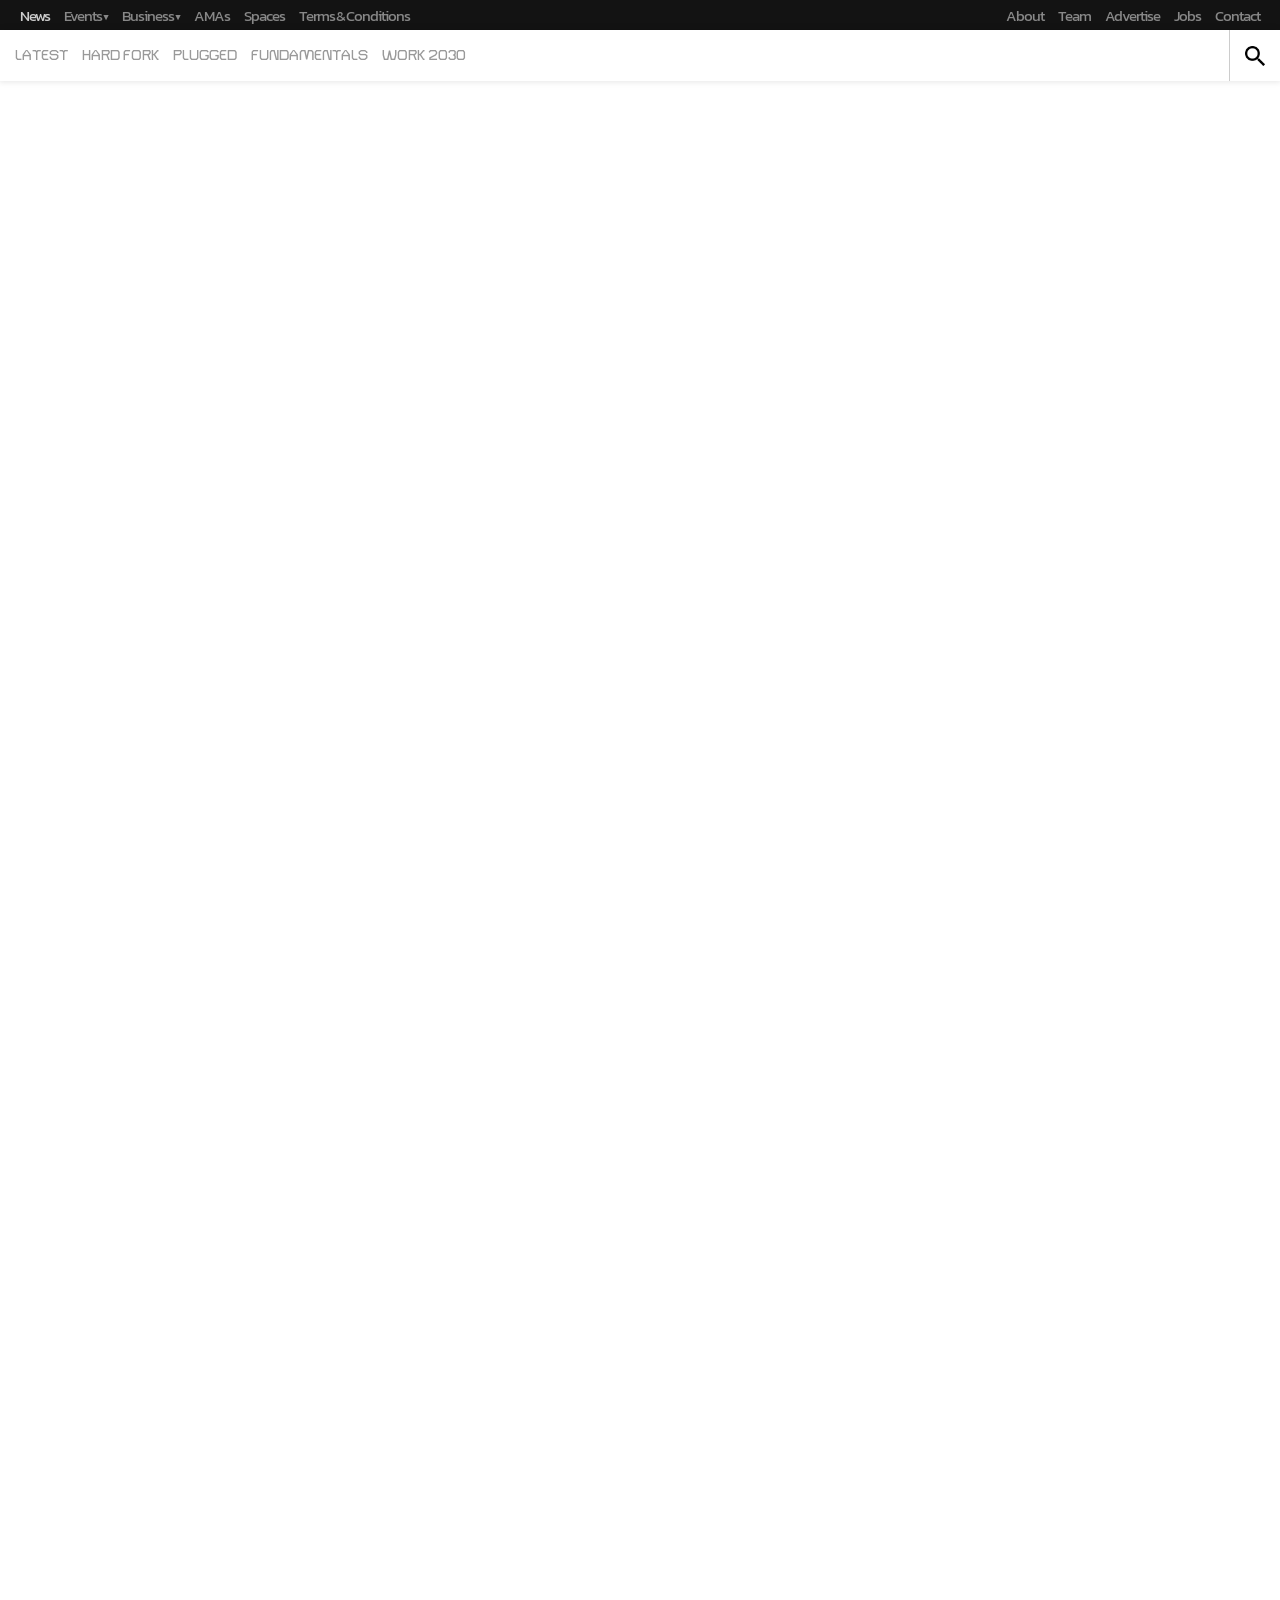
==== mainpage.html @ 1d8e6ea7 "Initial commit, navbar ready" ====
<!DOCTYPE html>
<html lang="en" dir="ltr">
  <head>
    <meta charset="utf-8">
    <meta http-equiv="Content-Type" content="text/html;" />
    <meta name="viewport" content="width=device-width, initial-scale=1.0"/>
    <link rel="stylesheet" href="./assets/css/resetCSS.css" media='screen'>
    <link rel="stylesheet" href="./assets/css/mainStyles.css" media='screen'>
    <link href="https://fonts.googleapis.com/css?family=Anton|Kanit:200,300,400,600,700&display=swap" rel="stylesheet">
    <link href="https://fonts.googleapis.com/css?family=Turret+Road:400,700&display=swap" rel="stylesheet">
    <link rel="stylesheet" href="./assets/css/mediaqueries.css">
    <title>INFORMATION PAGE</title>
  </head>
  <body>
    <section>
      <nav class='main-nav'>
        <header class='hidden'>
          <h3 class='hidden'>Main nav for PC</h3>
        </header>
      <ul class='nav-screen-left'>
        <li><a class='news-tag' href="#">News</a></li>
        <li class='dropdown'>
          <a  href="#">Events <span class='arrow-down'>▼</span></a>
          <div class="dropdown-menu">
          <a class='dropdown-link' href="#">Hard Fork Summit</a>
          <a class='dropdown-link' href="#">TNW2020</a>
          </div>
        </li>
        <li class='dropdown'>
          <a href="#">Business <span class='arrow-down'>▼</span></a>
          <div class="dropdown-menu">
            <a class='dropdown-link' href="#">Index</a>
            <a class='dropdown-link' href="#">TNW X</a>
          </div>
        </li>
        <li><a href="#">AMAs</a></li>
        <li><a href="#">Spaces</a></li>
        <li><a href="#">Terms & Conditions</a></li>
      </ul>
      <ul class='nav-screen-right'>
        <li><a href="#">About</a></li>
        <li><a href="#">Team</a></li>
        <li><a href="#">Advertise</a></li>
        <li><a href="#">Jobs</a></li>
        <li><a href="#">Contact</a></li>
      </ul>
      </nav>
    </section>
    <section class='stick-nav'>
      <nav class='main-nav sticky-nav'>
        <header class='hidden'>
          <h3 class='hidden'>Main sticky-nav for PC</h3>
        </header>
        <div class="div-stick">
          <div id='hidden-div' class='hidden-menu dropdown' href="#">
            <span class='logo'>TNW</span>
            <div class="dropdown-menu hidden-dropdown">
              <a class='dropdown-link full-white' href="#">News</a>
              <a class='dropdown-link' href="#">Events</a>
              <a class='dropdown-link' href="#">Index</a>
              <a class='dropdown-link' href="#">TQ</a>
              <a class='dropdown-link' href="#">Deals</a>
              <a class='dropdown-link' href="#">Answers</a>
              <a class='dropdown-link' href="#">TNW X</a>
            </div>
           </div>
          <ul class='sticky-ul'>
            <li><a class='fancy-a' href="#">LATEST</a></li>
            <li><a class='fancy-a' href="#">HARD FORK</a></li>
            <li><a class='fancy-a' href="#">PLUGGED</a></li>
            <li><a class='fancy-a' href="#">FUNDAMENTALS</a></li>
            <li><a class='fancy-a' href="#">WORK 2030</a></li>
          </ul>
        </div>

        <div class="search-bar">
          <img class='search-icon' src="./assets/img/search-icon.png" alt="SEARCH">
        </div>
      </nav>
    </section>

  <br><br><br><br><br><br><br><br><br><br><br><br><br><br><br><br><br><br><br><br><br><br><br><br><br><br><br><br><br><br><br><br>
  <br><br><br><br><br><br><br><br><br><br><br><br><br><br><br><br><br><br><br><br><br><br><br><br><br><br><br><br><br><br><br><br>
  <br><br><br><br><br><br><br><br><br><br><br><br><br><br><br><br><br><br><br><br><br><br><br><br><br><br><br><br><br><br><br><br>
  <br><br><br><br><br><br><br><br><br><br><br><br><br><br><br><br><br><br><br><br><br><br><br><br><br><br><br><br><br><br><br><br>

  <!-- <div>Icons made by <a href="https://www.flaticon.com/authors/google" title="Google">Google</a> from <a href="https://www.flaticon.com/"             title="Flaticon">www.flaticon.com</a></div> -->
  <script src="./assets/scripts/app.js" charset="utf-8"></script>
  </body>
</html>
---- assets/css/resetCSS.css ----
/* http://meyerweb.com/eric/tools/css/reset/
   v2.0 | 20110126
   License: none (public domain)
*/

html, body, div, span, applet, object, iframe,
h1, h2, h3, h4, h5, h6, p, blockquote, pre,
a, abbr, acronym, address, big, cite, code,
del, dfn, em, img, ins, kbd, q, s, samp,
small, strike, strong, sub, sup, tt, var,
b, u, i, center,
dl, dt, dd, ol, ul, li,
fieldset, form, label, legend,
table, caption, tbody, tfoot, thead, tr, th, td,
article, aside, canvas, details, embed,
figure, figcaption, footer, header, hgroup,
menu, nav, output, ruby, section, summary,
time, mark, audio, video {
	margin: 0;
	padding: 0;
	border: 0;
	font-size: 100%;
	font: inherit;
	vertical-align: baseline;
}
/* HTML5 display-role reset for older browsers */
article, aside, details, figcaption, figure,
footer, header, hgroup, menu, nav, section {
	display: block;
}
body {
	line-height: 1;
}
ol, ul {
	list-style: none;
}
blockquote, q {
	quotes: none;
}
blockquote:before, blockquote:after,
q:before, q:after {
	content: '';
	content: none;
}
table {
	border-collapse: collapse;
	border-spacing: 0;
}
---- assets/css/mainStyles.css ----
:root {
  --black: #333333;
}

* {
  box-sizing: border-box;
}

body * {
  color: var(--black);
  padding: 0;
  margin: 0;

  text-decoration: none;
  font-family: 'Kanit', sans-serif;
}

section {
  position: relative;
  overflow-x: visible;
}

/* ========================
          NAVBAR
  ======================== */

.main-nav {
  display: flex;
  background: #131313;
  justify-content: space-between;
}

[class^='nav-screen'] {
  margin: 0 15px;
}

[class^='nav-screen'] li {
  padding: 7px 5px;
  display: inline-block;
}

[class^='nav-screen'] li a {
  font-size: 15px;
  margin: 2px 0;
  text-decoration: none;
  color: #888888;
  letter-spacing: -1px;
  word-spacing: -1px;
}

[class^='nav-screen'] li a:hover {
  color: #eeeeee;
}

.arrow-down {
  color:inherit;
  line-height: inherit;
  font-size: 9px;
  vertical-align: middle;
}

li a.news-tag {
  color: #cccccc;
}

.dropdown {
  position: relative;
}

.dropdown:hover .dropdown-menu {
  display: block;
}

.dropdown-menu {
  position: absolute;
  top: 100%;
  left: calc(0% - 4px);
  width: 200px;
  background: #000;
  color: #fff;
  display: none;
  opacity: 0;
  z-index: 5;
  animation: dropdown-an .2s ease-out forwards;
}

.dropdown-menu:before {
  bottom: calc(100% - 5px);
  left: 11px;
  content: ' ';
  position: absolute;
  display:block;
  background: black;
  height: 10px;
  width: 10px;
  transform:rotate(45deg);
}

.dropdown-link {
  display: block;
  width: 100%;
  border-top: 1px solid #444444;
  padding: 8px;
  font-size: 15px;
}

.dropdown-link:nth-of-type(1) {
  border: 0;
}

@keyframes dropdown-an {
  from {top: 200%; opacity: 0;}
  to {top: 100%;opacity: 1;}
}

/* ===============
      STICKY NAV
  ================ */

.stick-nav {
  position: sticky;
  position: -webkit-sticky;
  top: 0; /* required */
}

.sticky-nav {
  width: 100%;
  box-shadow: 0 0 6px 1px rgba(0,0,0,0.1);
  background: #fff;
  left:0;
}

.sticky-ul, .search-bar {
  margin: 10px;
}

.sticky-ul {
  overflow: hidden;
}

.search-bar {
  position: relative;
  border-left: 1px solid #cccccc;
  padding: 0 25px;
  color: #999999;
  margin: 0;
  cursor:pointer;
}

.search-icon {
  position: absolute;
  top: 50%;
  left: 50%;
  transform: translate(-50%, -50%) scale(1);
  height: 20px;
  transition: all 2s forwards;
}

.search-bar:hover .search-icon {
  transform: translate(-50%, -50%) scale(1.2);
}

.sticky-ul li {
  display: inline-block;
  padding: 4px 2px;
}

.sticky-ul li a {
    color: #999999;
    font-family: 'Turret Road', cursive;
    word-spacing: -3px;
    font-weight: bold;
    font-size: 15px;
    display: inline-block;
    padding: 4px 3px;
}

.sticky-ul li a:hover {
  color: #333333;
}

.sticky-nav > * {
  color: inherit;
}

.div-stick {
  display: flex;
}

#hidden-div {
  width:110px;
  position: relative;
  background-image: linear-gradient(-45deg, #ee1544, #f39944);
  cursor: pointer;
}

.logo {
  position: absolute;
  top: 50%;
  left: 50%;
  color: white;
  font-weight: bold;
  font-size: 28px;
  transform: translate(-50%, -50%);

}

.hidden-menu {
  display: none;
}

.fancy-a {
  animation: fancy-animation 0.5s forwards;
  position: relative;
  display: inline-block;
  top: 0 ;
  opacity: 1;
}

@keyframes fancy-animation {
  from{opacity: 0; top: 30px}
  to{opacity:1;top:0}
}

.hidden-dropdown {
  width: 100%;
  text-align: center;
  border: 0;
  left: 0;
}

.hidden-dropdown .dropdown-link {
  color: #666666;
  border: 0;

}

.hidden-dropdown:before {
  height: 0;
  width: 0;
  display: none;
}

.full-white {
  color:white;
}

.dropdown-link:hover {
  color: white;
}

.hidden
{position:absolute;
clip: rect(1px 1px 1px 1px); /* IE6 & 7 */
clip: rect(1px, 1px, 1px, 1px);}
---- assets/css/mediaqueries.css ----
@media screen and (max-width: 800px) {
  * {
    font-family: sans-serif !important;
  }
}
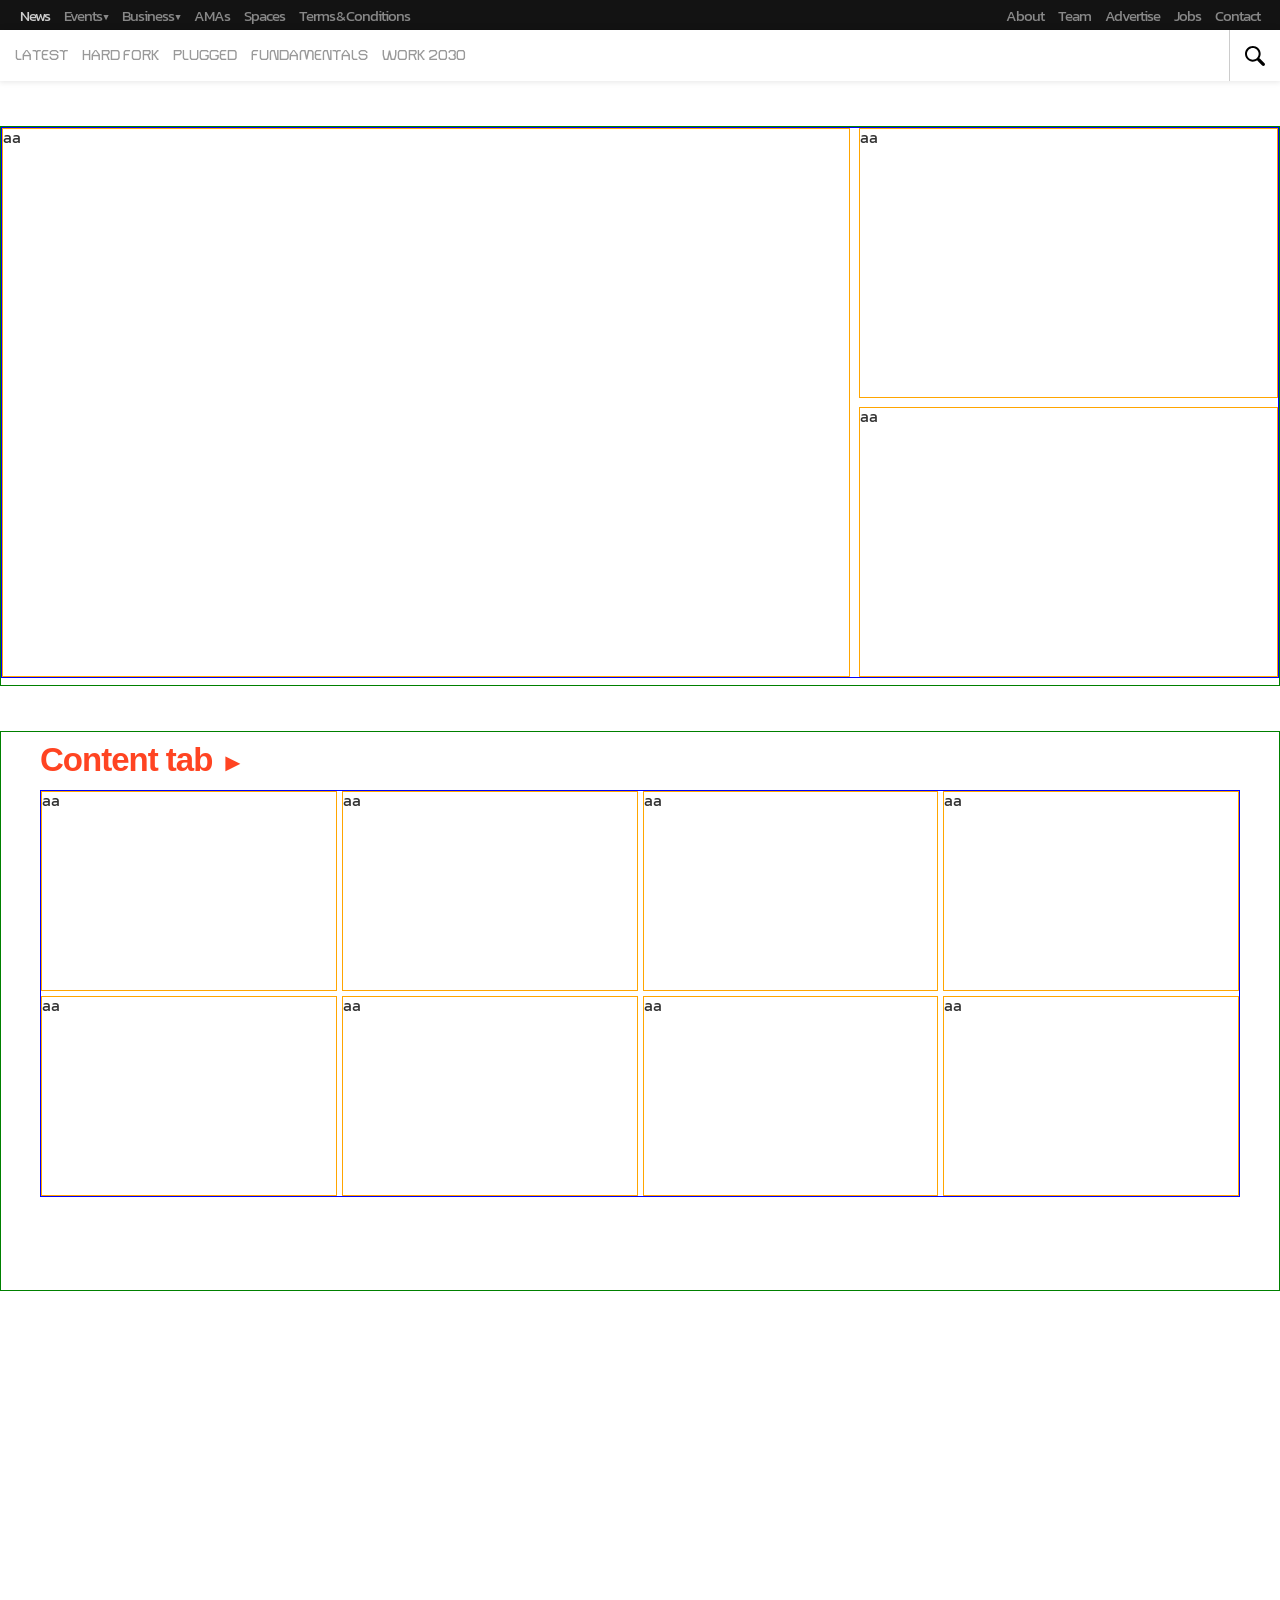
==== commit d96844d6: "Full navbar ready, content style present, awaiting populating of actual content" ====
--- a/mainpage.html
+++ b/mainpage.html
@@ -45,8 +45,123 @@
         <li><a href="#">Contact</a></li>
       </ul>
       </nav>
-    </section>
-    <section class='stick-nav'>
+
+    </section>
+
+    <section class='stick-nav mobile'>
+      <header class='hidden'>
+        <h3 class='hidden'>Main nav for MOBILE</h3>
+      </header>
+      <nav class='sticky-nav mobile-nav'>
+        <div class='mobile-flex'>
+          <div class="mobile-flex-left">
+            <span class='mobile-flex-left-logo'>TNW</span>
+          </div>
+          <div class='mobile-flex-right'>
+            <div class="nav-icon-container">
+              <img class='nav-mobile-icon' src="./assets/img/search-icon.svg" alt="SEARCH-ICON">
+            </div>
+            <div id='menu-bar-mobile' class="nav-icon-container">
+              <img class='nav-mobile-icon' src="./assets/img/menu-icon.svg" alt="MENU-ICON">
+            </div>
+
+          </div>
+        </div>
+
+      </nav>
+    </section>
+
+
+
+
+    <section id='mobile-menu'>
+      <header class='hidden'>
+        <h3 class='hidden'>Menu for MOBILE</h3>
+      </header>
+      <div class="close-mobile-menu">
+        <div class="close-icon-container">
+          <img class="close-mobile-menu-icon" src="./assets/img/close.svg" alt="CLOSE MENU">
+        </div>
+
+      </div>
+      <div class="mobile-menu-content">
+
+        <div class="links-container">
+          <ul class='mobile-ul-horizontal'>
+            <li title='Send us an email'>
+              <a href="#">
+                <img class='horizontal-icon' src="./assets/img/envelope.svg" alt="env">
+              </a>
+            </li>
+            <li title="Follow us on twitter">
+              <a href="#">
+                <img class='horizontal-icon' src="./assets/img/twitter.svg" alt="env">
+              </a>
+            </li>
+            <li title='Check out our linkedin'>
+              <a href="#">
+                <img class='horizontal-icon' src="./assets/img/linkedin.svg" alt="env">
+              </a>
+            </li>
+            <li title='See our instagram'>
+              <a href="#">
+                <img class='horizontal-icon' src="./assets/img/instagram.svg" alt="env">
+              </a>
+            </li>
+            <li title='See our pinterest'>
+              <a href="#">
+                <img class='horizontal-icon' src="./assets/img/pinterest.svg" alt="env">
+              </a>
+            </li>
+            <li title='Read our RSS feed'>
+              <a href="#">
+                <img class='horizontal-icon' src="./assets/img/connect.svg" alt="env">
+              </a>
+            </li>
+          </ul>
+        </div>
+
+        <div class="mobile-menu-grid">
+          <div class="mobile-menu-grid-item mobile-menu-grid-item-long">
+            <ul class='mobile-grid-ul'>
+              <li><a class='main-ul-li' href="#">Latest</a></li>
+              <li><a href="#">Insights</a></li>
+              <li><a href="#">Hard Fork</a></li>
+              <li><a href="#">Plugged</a></li>
+              <li><a href="#">Fundamentals</a></li>
+              <li><a href="#">Work 2030</a></li>
+            </ul>
+          </div>
+          <div class="mobile-menu-grid-item">
+            <ul class='mobile-grid-ul'>
+              <li><a class='main-ul-li' href="#">About TNW</a></li>
+              <li><a href="#">Team</a></li>
+              <li><a href="#">Advertise</a></li>
+              <li><a href="#">Jobs</a></li>
+              <li><a href="#">Contact</a></li>
+              <li><a href="#">Terms & Conditions</a></li>
+            </ul>
+          </div>
+          <div class="mobile-menu-grid-item">
+            <ul class='mobile-grid-ul'>
+              <li><a class='main-ul-li' href="#">News</a></li>
+              <li><a href="#">TNW 2020</a></li>
+              <li><a href="#">Hard Fork Summit</a></li>
+              <li><a href="#">Index</a></li>
+              <li><a href="#">TQ</a></li>
+              <li><a href="#">Deals</a></li>
+              <li><a href="#">Answers</a></li>
+            </ul>
+          </div>
+        </div>
+
+      </div>
+    </section>
+
+
+
+
+    <section id='sticky-pc' class='stick-nav'>
       <nav class='main-nav sticky-nav'>
         <header class='hidden'>
           <h3 class='hidden'>Main sticky-nav for PC</h3>
@@ -74,9 +189,63 @@
         </div>
 
         <div class="search-bar">
-          <img class='search-icon' src="./assets/img/search-icon.png" alt="SEARCH">
+          <img class='search-icon' src="./assets/img/search-icon.svg" alt="SEARCH">
         </div>
       </nav>
+    </section>
+
+    <section class='content-section'>
+      <header class='hidden'>
+        <h3 class='hidden'>Important main content</h3>
+      </header>
+
+      <div class="grid-3">
+        <div class="grid-3-content grid-3-content-2-2">
+          aa
+        </div>
+        <div class="grid-3-content">
+          aa
+        </div>
+        <div class="grid-3-content">
+          aa
+        </div>
+      </div>
+
+
+    </section>
+
+    <section class='content-section'>
+      <header class='content-header'>
+        <h3><a class='content-header-link' href="#">Content tab <span class='content-header-arrow'>&#9658;</span></a></h3>
+      </header>
+      <div class="grid-4">
+        <div class="grid-4-content">
+          aa
+        </div>
+        <div class="grid-4-content">
+          aa
+        </div>
+        <div class="grid-4-content">
+          aa
+        </div>
+        <div class="grid-4-content">
+          aa
+        </div>
+        <div class="grid-4-content">
+          aa
+        </div>
+        <div class="grid-4-content">
+          aa
+        </div>
+        <div class="grid-4-content">
+          aa
+        </div>
+        <div class="grid-4-content">
+          aa
+        </div>
+      </div>
+
+
     </section>
 
   <br><br><br><br><br><br><br><br><br><br><br><br><br><br><br><br><br><br><br><br><br><br><br><br><br><br><br><br><br><br><br><br>
--- a/assets/css/mainStyles.css
+++ b/assets/css/mainStyles.css
@@ -120,7 +120,7 @@
 .stick-nav {
   position: sticky;
   position: -webkit-sticky;
-  top: 0; /* required */
+  top: 0;
 }
 
 .sticky-nav {
@@ -187,14 +187,14 @@
   display: flex;
 }
 
-#hidden-div {
+#hidden-div, .mobile-flex-left {
   width:110px;
   position: relative;
   background-image: linear-gradient(-45deg, #ee1544, #f39944);
   cursor: pointer;
 }
 
-.logo {
+.logo, .mobile-flex-left-logo {
   position: absolute;
   top: 50%;
   left: 50%;
@@ -249,7 +249,245 @@
   color: white;
 }
 
-.hidden
-{position:absolute;
-clip: rect(1px 1px 1px 1px); /* IE6 & 7 */
-clip: rect(1px, 1px, 1px, 1px);}
+/* ==========================
+         MOBILE NAV
+  ========================== */
+
+.mobile-nav {
+  display: none;
+}
+
+.mobile-flex {
+  display: flex;
+  justify-content: space-between;
+}
+
+.mobile-flex-left {
+}
+
+.mobile-flex-right {
+}
+
+.nav-icon-container {
+  display: inline-block;
+  position: relative;
+  padding: 9px 7px;
+  color: #999999;
+  margin: 0;
+  cursor:pointer;
+  border: 1px solid grey;
+  border-width: 0 1px 0 1px;
+}
+
+.nav-mobile-icon {
+  display: inline-block;
+  margin: 0 2px;
+  width: 25px;
+}
+
+.navMode {
+  overflow: hidden;
+}
+
+/* .menuBarIconAbsolute {
+position: absolute;
+top: 0;
+right: 0;
+z-index: 55;
+} */
+
+#mobile-menu {
+  z-index: 44;
+  display: none;
+  width: 100%;
+  height: 100vh;
+  background-image: linear-gradient(130deg, #ee1544, #f39944);
+  background-image: linear-gradient(130deg, rgba(254, 21, 100,0.85), rgba(255, 145, 52,0.85));
+  position: fixed;
+  top: 0;
+  left: 0;
+}
+
+@supports (backdrop-filter: blur(5px)) {
+  #mobile-menu {
+    backdrop-filter: blur(5px);
+  }
+}
+
+@keyframes mobile-menu-start {
+  from {left:100%;}
+  to {left:0;}
+}
+
+.mobile-menu-start {
+  display: block !important;
+  animation: mobile-menu-start 0.35s forwards ease-in;
+}
+
+.mobile-menu-end {
+  display: block !important;
+  animation: mobile-menu-end 0.35s forwards ease-in;
+}
+
+@keyframes mobile-menu-end {
+  from {left:0; }
+  to {left:100%;}
+}
+
+.mobile-menu-content {
+  width: 93%;
+  margin: auto;
+}
+
+.links-container {
+  border: 1px solid rgba(255,255,255,0.2);
+  margin: 5px;
+  padding: 5px;
+  border-width: 1px 0 1px 0;
+}
+
+.close-mobile-menu {
+  width: 100%;
+}
+
+.close-icon-container {
+  position: relative;
+  height:50px;
+}
+
+.close-mobile-menu-icon {
+  position: absolute;
+  top: 0;
+  right: 0;
+  width: 20px;
+  margin: 9px 16px 9px 7px;
+  fill: red;
+}
+
+.horizontal-icon {
+  width: 20px;
+}
+
+.mobile-ul-horizontal {
+  padding: 3px;
+  display: inline-flex;
+  flex-direction: row;
+  justify-content: space-around;
+  align-content: flex-end;
+  width: 400px;
+}
+
+.mobile-ul-horizontal li {
+  display: inline-block;
+  padding: 5px;
+  margin: 3px;
+}
+
+.mobile-menu-grid {
+  display: grid;
+  grid-template-columns: repeat(2, 1fr);
+  grid-template-rows: repeat(2, 1fr);
+}
+
+.mobile-menu-grid-item {
+
+}
+
+.mobile-menu-grid-item-long {
+  grid-row: span 2;
+}
+
+.mobile-grid-ul {
+  padding: 6px;
+}
+
+.mobile-grid-ul > li {
+  margin: 15px;
+}
+
+.mobile-grid-ul > li a {
+  font-weight: 200;
+  color: #ddd;
+}
+
+.mobile-grid-ul > li .main-ul-li {
+  font-weight: normal;
+  color: white;
+}
+
+/* =================
+        CONTENT
+  ================= */
+
+.content-section {
+  border: 1px solid green;
+  min-height: 560px;
+  margin: 45px auto;
+}
+
+.grid-3 {
+  display: grid;
+  width: 100%;
+  max-width: 1880px;
+  margin: auto;
+  border: 1px solid blue;
+  grid-template-columns: repeat(3,1fr);
+  grid-auto-rows: 270px;
+  grid-gap: 9px;
+}
+.grid-3-content {
+  border: 1px solid orange;
+}
+
+.grid-3-content-2-2 {
+  grid-column: 1 / span 2;
+  grid-row: 1 / span 2;
+}
+
+.content-header {
+  max-width: 1200px;
+  margin: 11px auto;
+  font-size: 33px;
+  vertical-align: middle;
+}
+
+.content-header-link {
+  color: #FF4422;
+  letter-spacing: -1px;
+  font-weight: 600;
+}
+
+.content-header-link:hover {
+  color: #000;
+}
+
+.content-header-arrow {
+  color: #FF4422;
+  display: inline-block;
+  font-size: 25px;
+  line-height: 33px;
+}
+
+h3 .content-header-link:hover .content-header-arrow {
+  color: #000;
+}
+.grid-4 {
+  display: grid;
+  width: 100%;
+  max-width: 1200px;
+  margin: auto;
+  border: 1px solid blue;
+  grid-template-columns: repeat(4,1fr);
+  grid-auto-rows: 200px;
+  grid-gap: 5px;
+}
+
+.grid-4-content {
+  border: 1px solid orange;
+}
+
+.hidden {
+  position:absolute;
+  clip: rect(1px 1px 1px 1px); /* IE6 & 7 */
+  clip: rect(1px, 1px, 1px, 1px);
+}
--- a/assets/css/mediaqueries.css
+++ b/assets/css/mediaqueries.css
@@ -1,5 +1,22 @@
-@media screen and (max-width: 800px) {
-  * {
-    font-family: sans-serif !important;
+@media screen and (max-width: 775px) {
+  .nav-screen-right {
+    display: none;
   }
+
 }
+
+@media screen and (max-width: 600px ) {
+  #sticky-pc {
+    display: none;
+  }
+
+  .mobile-nav {
+    display: block;
+  }
+
+  .main-nav {
+    display: none;
+  }
+
+
+}
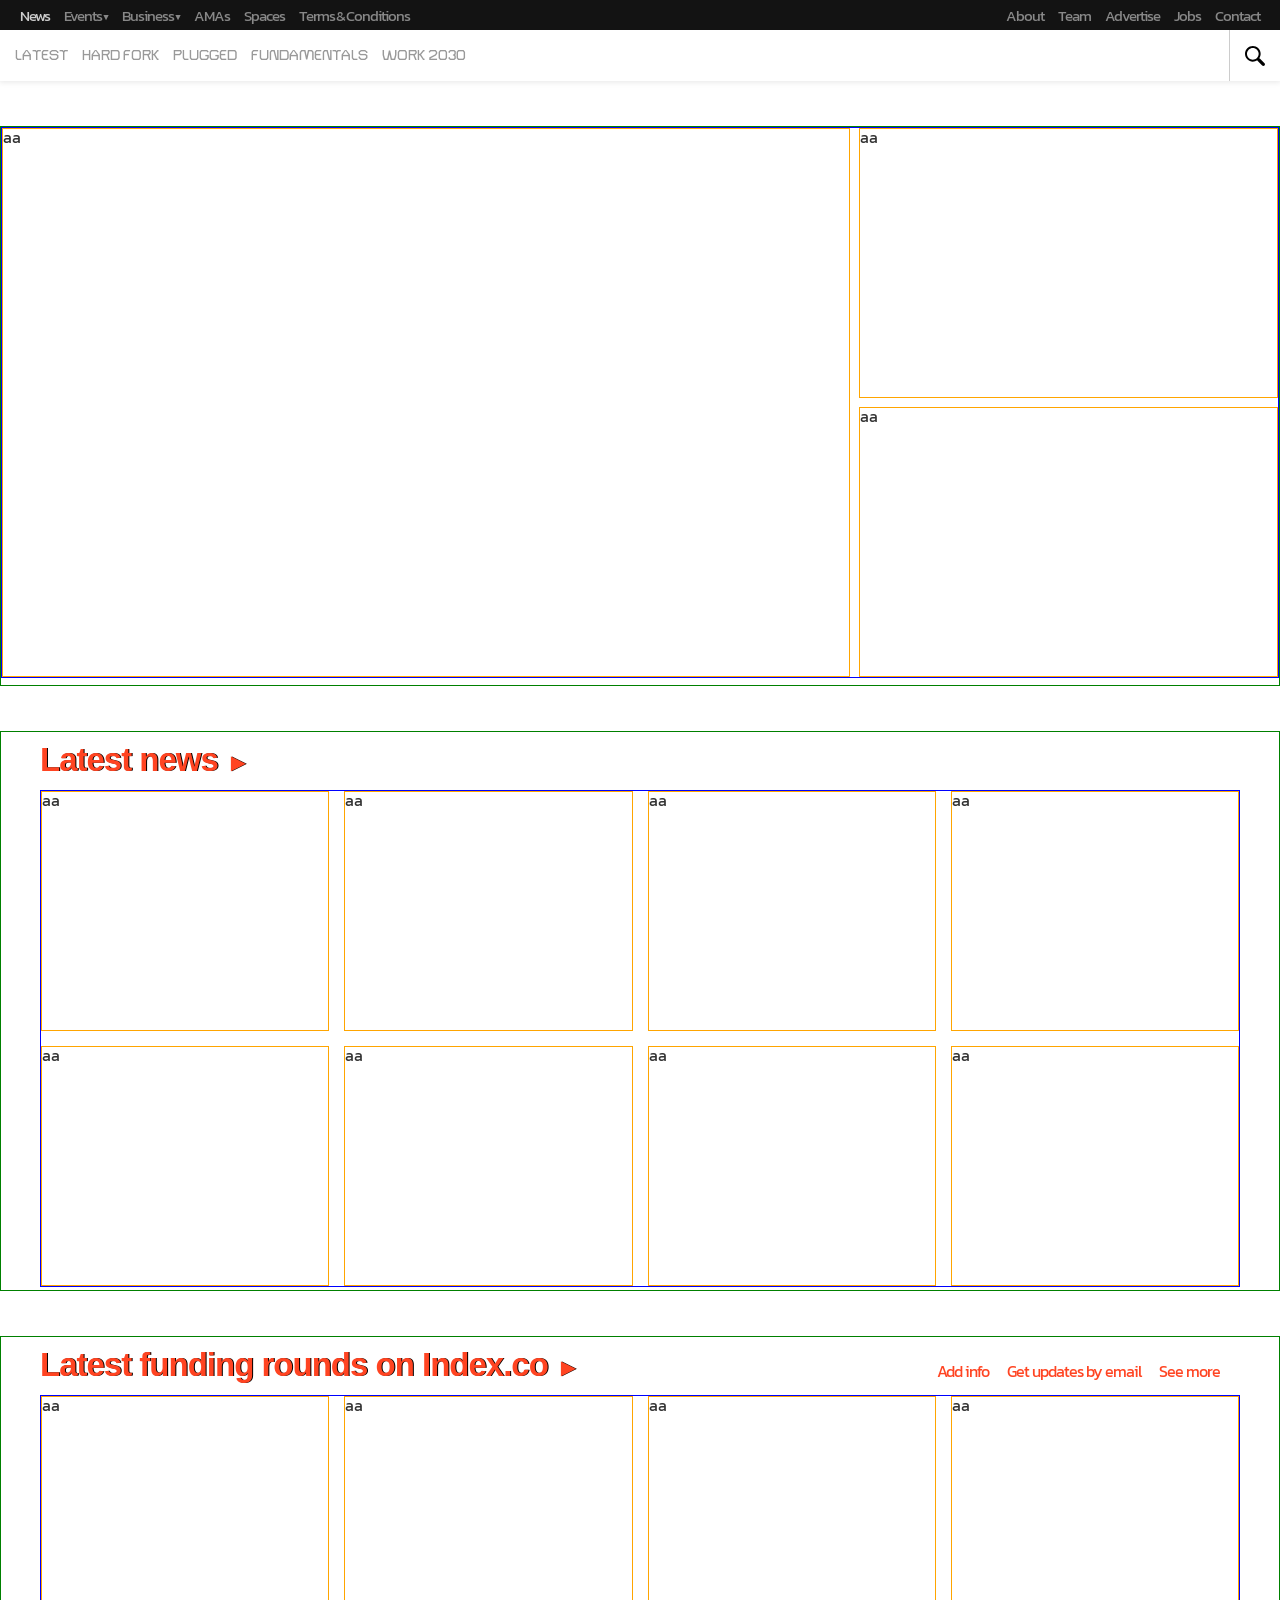
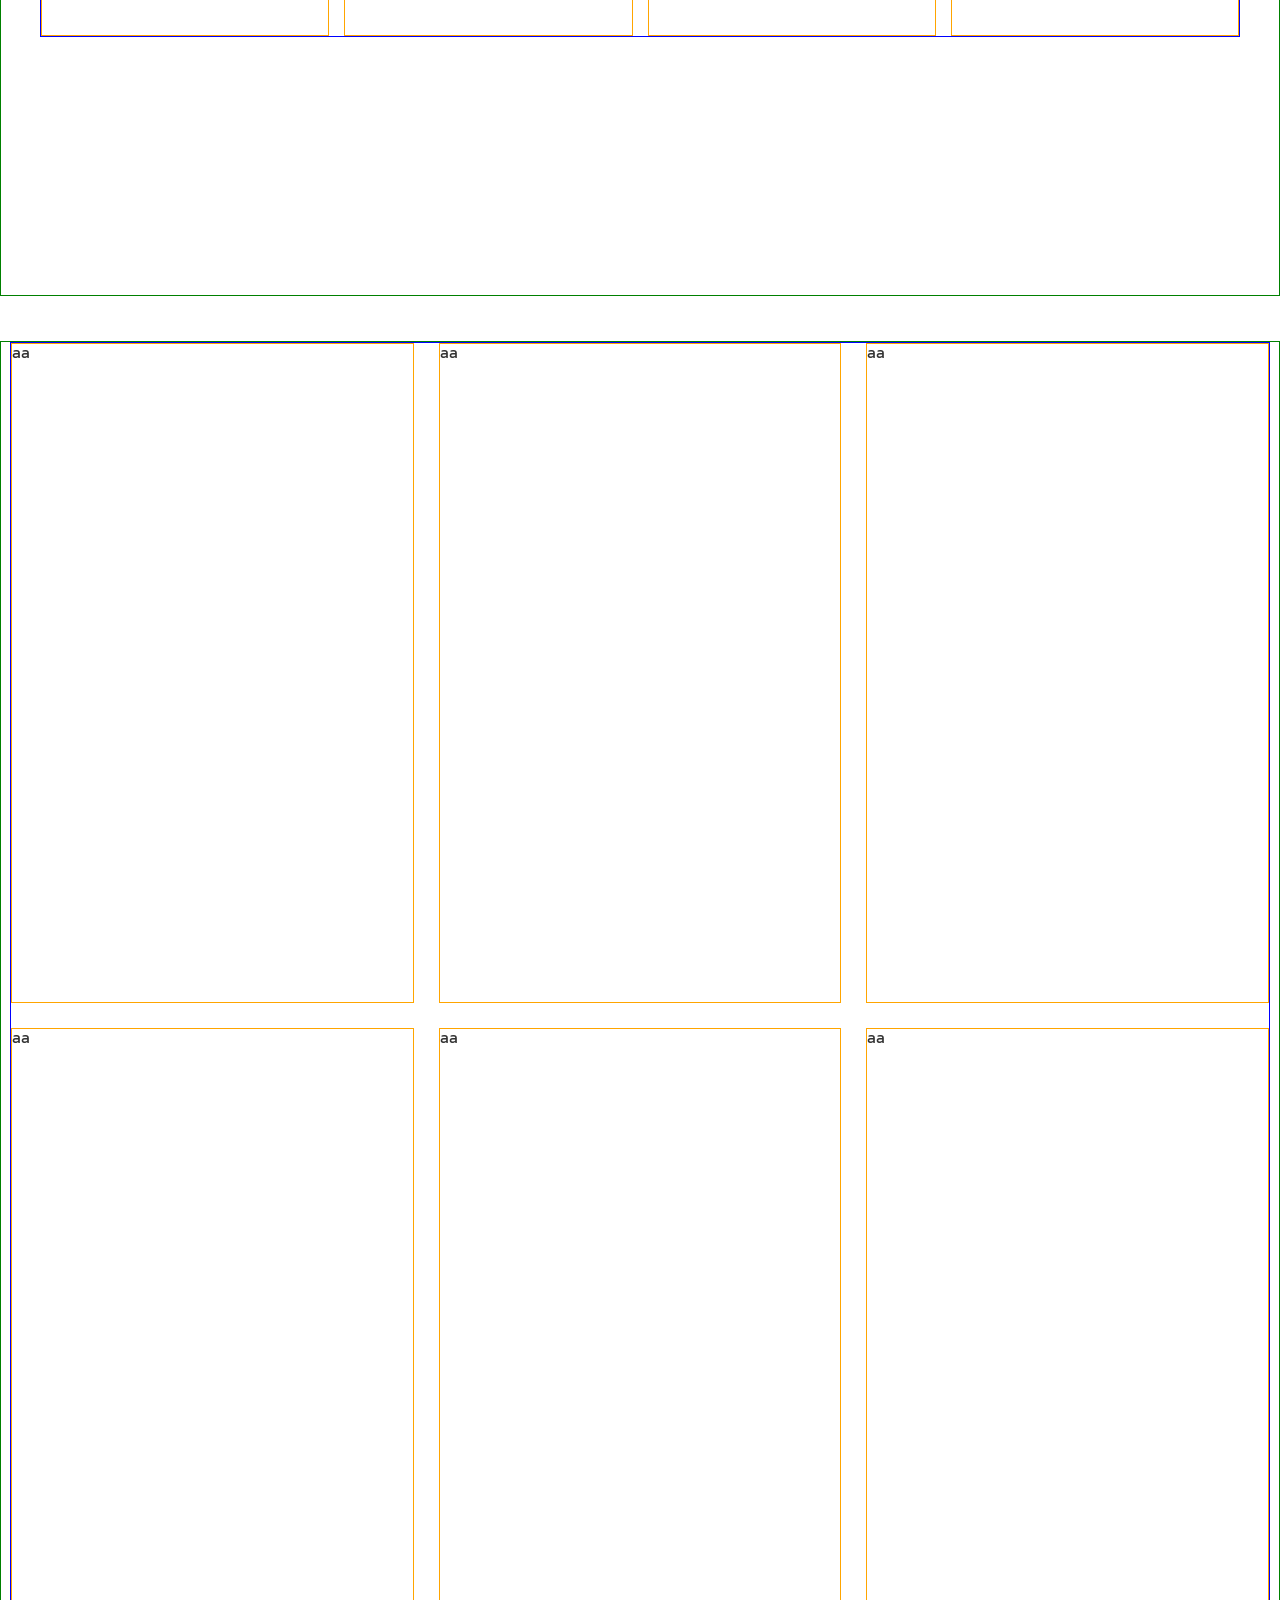
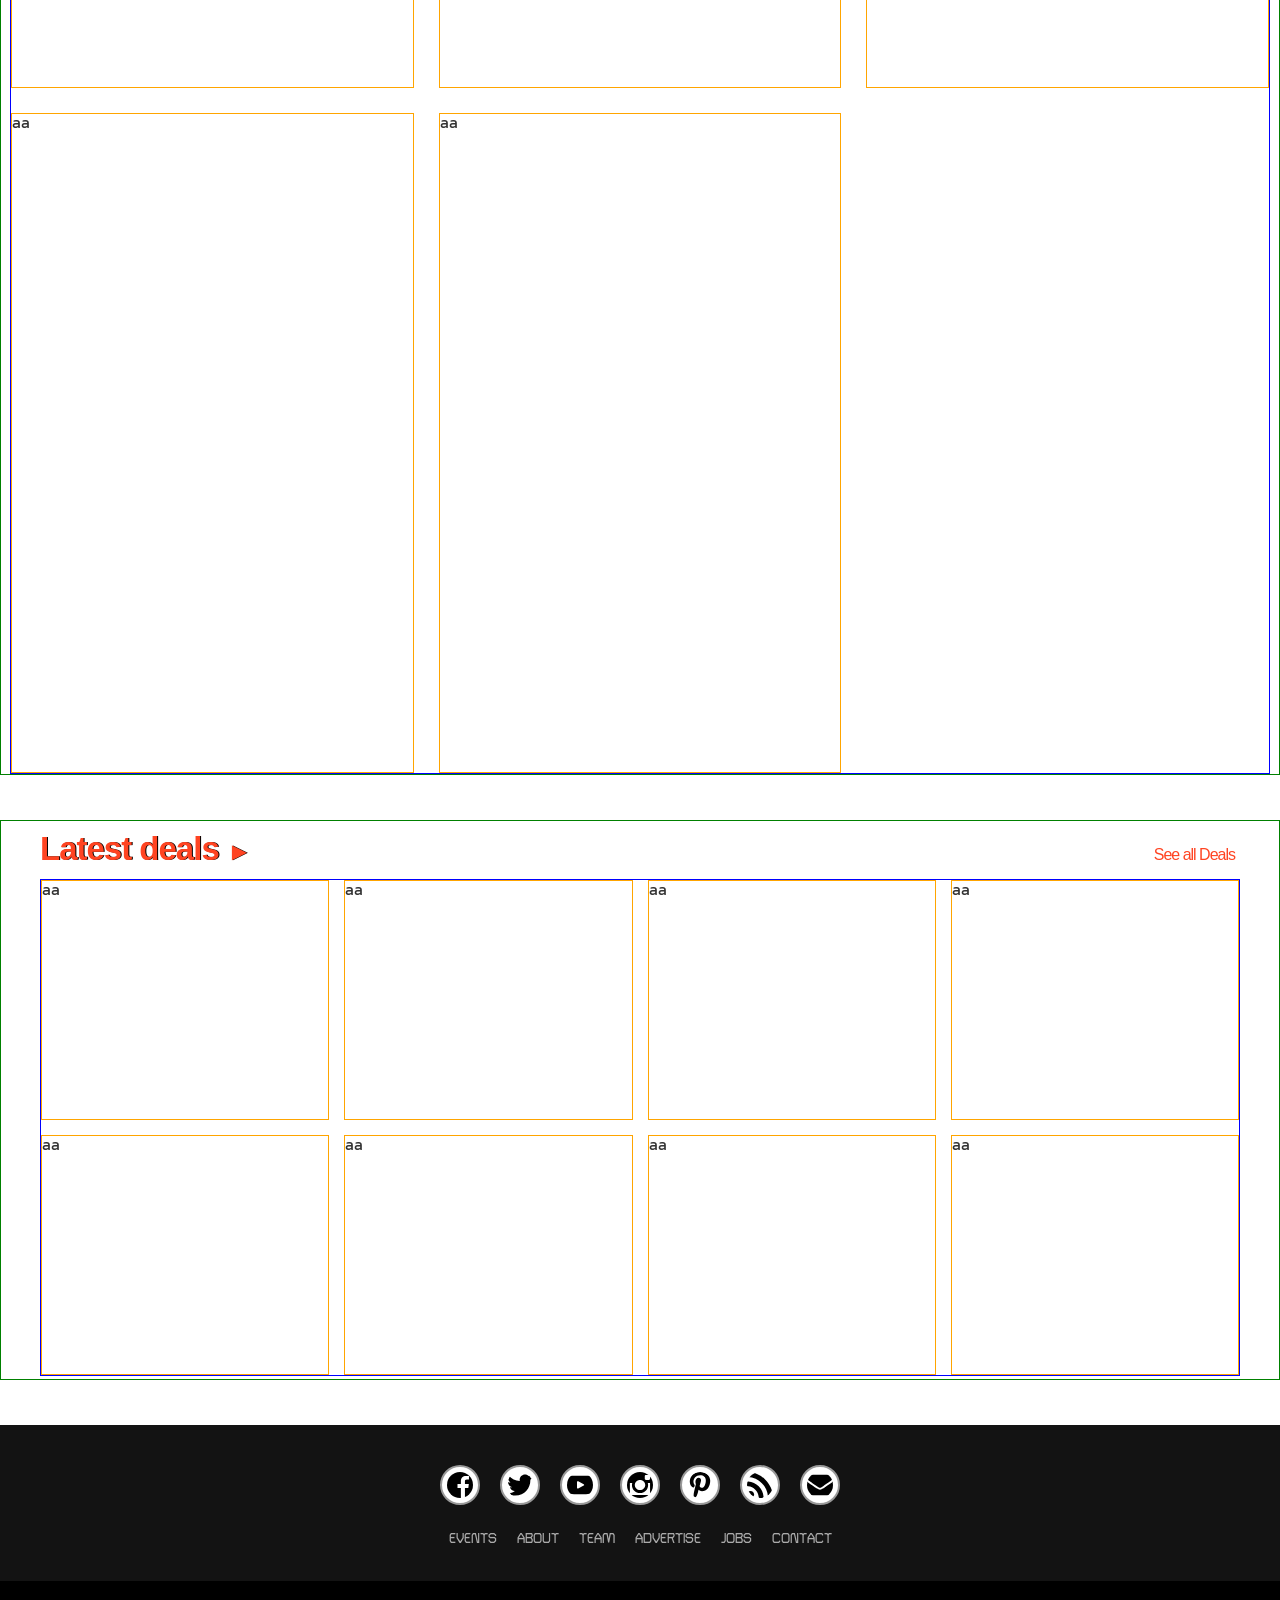
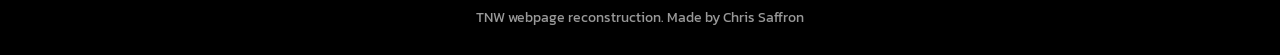
==== commit 8c2772a0: "Media queries set, everything ready to populate the database" ====
--- a/mainpage.html
+++ b/mainpage.html
@@ -12,7 +12,7 @@
     <title>INFORMATION PAGE</title>
   </head>
   <body>
-    <section>
+    <section id='main-nav'>
       <nav class='main-nav'>
         <header class='hidden'>
           <h3 class='hidden'>Main nav for PC</h3>
@@ -93,22 +93,32 @@
                 <img class='horizontal-icon' src="./assets/img/envelope.svg" alt="env">
               </a>
             </li>
-            <li title="Follow us on twitter">
+            <li title="Follow us on Twitter">
               <a href="#">
                 <img class='horizontal-icon' src="./assets/img/twitter.svg" alt="env">
               </a>
             </li>
-            <li title='Check out our linkedin'>
+            <li title='Check out our Linkedin'>
               <a href="#">
                 <img class='horizontal-icon' src="./assets/img/linkedin.svg" alt="env">
               </a>
             </li>
-            <li title='See our instagram'>
+            <li title='Like us on Facebook'>
+              <a href="#">
+                <img class='horizontal-icon' src="./assets/img/facebook.svg" alt="env">
+              </a>
+            </li>
+            <li title='Watch us on Youtube'>
+              <a href="#">
+                <img class='horizontal-icon' src="./assets/img/youtube.svg" alt="env">
+              </a>
+            </li>
+            <li title='See our Instagram'>
               <a href="#">
                 <img class='horizontal-icon' src="./assets/img/instagram.svg" alt="env">
               </a>
             </li>
-            <li title='See our pinterest'>
+            <li title='See our Pinterest'>
               <a href="#">
                 <img class='horizontal-icon' src="./assets/img/pinterest.svg" alt="env">
               </a>
@@ -216,7 +226,7 @@
 
     <section class='content-section'>
       <header class='content-header'>
-        <h3><a class='content-header-link' href="#">Content tab <span class='content-header-arrow'>&#9658;</span></a></h3>
+        <h3><a class='content-header-link' href="#">Latest news <span class='content-header-arrow'>&#9658;</span></a></h3>
       </header>
       <div class="grid-4">
         <div class="grid-4-content">
@@ -244,15 +254,163 @@
           aa
         </div>
       </div>
-
-
-    </section>
-
-  <br><br><br><br><br><br><br><br><br><br><br><br><br><br><br><br><br><br><br><br><br><br><br><br><br><br><br><br><br><br><br><br>
-  <br><br><br><br><br><br><br><br><br><br><br><br><br><br><br><br><br><br><br><br><br><br><br><br><br><br><br><br><br><br><br><br>
-  <br><br><br><br><br><br><br><br><br><br><br><br><br><br><br><br><br><br><br><br><br><br><br><br><br><br><br><br><br><br><br><br>
-  <br><br><br><br><br><br><br><br><br><br><br><br><br><br><br><br><br><br><br><br><br><br><br><br><br><br><br><br><br><br><br><br>
-
+    </section>
+
+    <section class='content-section'>
+      <header class='content-header'>
+        <h3>
+          <a class='content-header-link' href="#">Latest funding rounds on Index.co <span class='content-header-arrow'>&#9658;</span>
+            <div class="content-indexco-right">
+              <a href="#">Add info</a>
+              <a href="#">Get updates by email</a>
+              <a href="#">See more</a>
+            </div>
+          </a>
+        </h3>
+      </header>
+      <div class="grid-4">
+        <div class="grid-4-content">
+          aa
+        </div>
+        <div class="grid-4-content">
+          aa
+        </div>
+        <div class="grid-4-content">
+          aa
+        </div>
+        <div class="grid-4-content">
+          aa
+        </div>
+      </div>
+    </section>
+
+    <section class='content-section'>
+      <header class='hidden'>
+        <h3 class='hidden'>Various articles about many topics</h3>
+      </header>
+      <div class="medium-grid-3">
+        <div class="medium-grid-3-content">
+          aa
+        </div>
+        <div class="medium-grid-3-content">
+          aa
+        </div>
+        <div class="medium-grid-3-content">
+          aa
+        </div>
+        <div class="medium-grid-3-content">
+          aa
+        </div>
+        <div class="medium-grid-3-content">
+          aa
+        </div>
+        <div class="medium-grid-3-content">
+          aa
+        </div>
+        <div class="medium-grid-3-content">
+          aa
+        </div>
+        <div class="medium-grid-3-content">
+          aa
+        </div>
+      </div>
+    </section>
+
+    <section class='content-section'>
+      <header class='content-header'>
+        <h3>
+          <a class='content-header-link' href="#">Latest deals <span class='content-header-arrow'>&#9658;</span>
+            <div class="content-deals-link">
+              <a href="#">See all Deals</a>
+            </div>
+          </a>
+        </h3>
+      </header>
+      <div class="grid-4 grid-4-deals">
+        <div class="grid-4-content">
+          aa
+        </div>
+        <div class="grid-4-content">
+          aa
+        </div>
+        <div class="grid-4-content">
+          aa
+        </div>
+        <div class="grid-4-content">
+          aa
+        </div>
+        <div class="grid-4-content">
+          aa
+        </div>
+        <div class="grid-4-content">
+          aa
+        </div>
+        <div class="grid-4-content">
+          aa
+        </div>
+        <div class="grid-4-content">
+          aa
+        </div>
+      </div>
+    </section>
+
+    <footer>
+      <header class='hidden'>
+        <h3 class='hidden'>Links to related webpages</h3>
+      </header>
+      <div class="related-links">
+        <div class="related-links-tab">
+          <div class="footer-link">
+            <a href="#">
+              <img class='footer-link-icon' src="./assets/img/facebook.svg" alt="FACEBOOK">
+            </a>
+          </div>
+          <div class="footer-link">
+            <a href="#">
+              <img class='footer-link-icon' src="./assets/img/twitter.svg" alt="TWITTER">
+            </a>
+          </div>
+          <div class="footer-link">
+            <a href="#">
+              <img class='footer-link-icon' src="./assets/img/youtube.svg" alt="YOUTUBE">
+            </a>
+          </div>
+          <div class="footer-link">
+            <a href="#">
+              <img class='footer-link-icon' src="./assets/img/instagram.svg" alt="INSTAGRAM">
+            </a>
+          </div>
+          <div class="footer-link">
+            <a href="#">
+              <img class='footer-link-icon' src="./assets/img/pinterest.svg" alt="PINTEREST">
+            </a>
+          </div>
+          <div class="footer-link">
+            <a href="#">
+              <img class='footer-link-icon' src="./assets/img/connect.svg" alt="RSS FEED">
+            </a>
+          </div>
+          <div class="footer-link">
+            <a href="#">
+              <img class='footer-link-icon' src="./assets/img/envelope.svg" alt="EMAIL">
+            </a>
+          </div>
+        </div>
+        <div class="related-links-tab">
+          <ul class='footer-ul'>
+            <li><a href="#">EVENTS</a></li>
+            <li><a href="#">ABOUT</a></li>
+            <li><a href="#">TEAM</a></li>
+            <li><a href="#">ADVERTISE</a></li>
+            <li><a href="#">JOBS</a></li>
+            <li><a href="#">CONTACT</a></li>
+          </ul>
+        </div>
+      </div>
+      <div class="made-by">
+        <span class='signature'>TNW webpage reconstruction. Made by Chris Saffron</span>
+      </div>
+    </footer>
   <!-- <div>Icons made by <a href="https://www.flaticon.com/authors/google" title="Google">Google</a> from <a href="https://www.flaticon.com/"             title="Flaticon">www.flaticon.com</a></div> -->
   <script src="./assets/scripts/app.js" charset="utf-8"></script>
   </body>
--- a/assets/css/mainStyles.css
+++ b/assets/css/mainStyles.css
@@ -1,5 +1,6 @@
 :root {
   --black: #333333;
+  --orange: #FF4422;
 }
 
 * {
@@ -117,6 +118,14 @@
       STICKY NAV
   ================ */
 
+#main-nav {
+  z-index: 16;
+}
+
+#sticky-pc, .stick-nav {
+  z-index: 15;
+}
+
 .stick-nav {
   position: sticky;
   position: -webkit-sticky;
@@ -374,7 +383,9 @@
   flex-direction: row;
   justify-content: space-around;
   align-content: flex-end;
-  width: 400px;
+  width: 100%;
+  margin: auto;
+  max-width: 400px;
 }
 
 .mobile-ul-horizontal li {
@@ -452,9 +463,10 @@
 }
 
 .content-header-link {
-  color: #FF4422;
+  color: var(--orange);
   letter-spacing: -1px;
   font-weight: 600;
+  text-shadow: 1px 0 black;
 }
 
 .content-header-link:hover {
@@ -462,7 +474,7 @@
 }
 
 .content-header-arrow {
-  color: #FF4422;
+  color: var(--orange);
   display: inline-block;
   font-size: 25px;
   line-height: 33px;
@@ -478,13 +490,146 @@
   margin: auto;
   border: 1px solid blue;
   grid-template-columns: repeat(4,1fr);
-  grid-auto-rows: 200px;
-  grid-gap: 5px;
+  grid-auto-rows: 240px;
+  grid-gap: 15px;
 }
 
 .grid-4-content {
   border: 1px solid orange;
 }
+
+.content-indexco-right {
+  float:right;
+  margin: 0 15px;
+
+}
+
+.content-indexco-right > a {
+  color: var(--orange);
+  display: inline-block;
+  letter-spacing: -1px;
+  font-size: 16px;
+  line-height: 36px;
+  vertical-align: text-bottom;
+  padding: 0 5px;
+  /* border-right: 1px solid var(--orange); */
+}
+
+.content-indexco-right > a:hover {
+  color: #000;
+}
+
+.content-indexco-right a:last-child {
+  border: 0;
+}
+
+.medium-grid-3 {
+  display: grid;
+  width: 100%;
+  margin: auto;
+  max-width: 1260px;
+  grid-template-columns: 1fr 1fr 1fr;
+  grid-auto-rows: minmax(660px, 1fr);
+  border: 1px solid blue;
+  grid-gap: 25px;
+}
+
+.medium-grid-3-content {
+  border: 1px solid orange;
+}
+
+.content-deals-link a {
+  color: var(--orange);
+  display: inline-block;
+  letter-spacing: -1px;
+  font-size: 16px;
+  font-weight: 300;
+  line-height: 36px;
+  vertical-align: text-bottom;
+  padding: 0 5px;
+}
+
+.content-deals-link {
+  float:right;
+}
+
+/* ============================
+            FOOTER
+  ============================= */
+footer {
+  margin: 0;
+  padding: 0;
+}
+
+.related-links {
+  background-color: #131313;
+  padding: 25px 0;
+}
+
+.related-links-tab {
+  margin: auto;
+  max-width: 800px;
+  display: flex;
+  justify-content: center;
+}
+
+.made-by {
+  text-align: center;
+  background-color: #000;
+}
+
+.signature {
+  display: inline-block;
+  font-size: 14px;
+  padding: 30px 0;
+  color: #999;
+}
+
+.footer-link {
+  display: inline-block;
+}
+
+.footer-link > a {
+  display: inline-block;
+  margin: 10px 5px;
+  padding: 5px;
+}
+
+ .footer-link-icon {
+   display: inline-block;
+   padding: 5px;
+   width: 100%;
+   max-width: 40px;
+   background: white;
+   border-radius: 50%;
+   border: 2px solid #999;
+ }
+
+ .footer-link-icon:hover {
+   background: #999;
+   border: 2px solid white;
+ }
+
+ .footer-ul {
+   display: flex;
+ }
+
+ .footer-ul li {
+   padding: 5px;
+   margin: 5px;
+   font-size: 13px;
+ }
+
+  .footer-ul li a {
+    color: #aaa;
+    font-family: 'Turret Road', cursive;
+    font-weight: bold;
+  }
+
+  .footer-ul li a:hover {
+    color: #fff;
+
+  }
 
 .hidden {
   position:absolute;
--- a/assets/css/mediaqueries.css
+++ b/assets/css/mediaqueries.css
@@ -1,7 +1,118 @@
+@media screen and (max-width: 1025px) {
+  .grid-4 {
+    grid-template-columns: 1fr 1fr 1fr;
+  }
+  .medium-grid-3 {
+    grid-template-columns: 1fr 1fr;
+    grid-gap: 0;
+  }
+  .medium-grid-3-content {
+    margin: 15px;
+  }
+  .content-header-link {
+    margin: 5px 10px;
+    display: inline-block;
+  }
+
+  .content-deals-link a {
+    color: var(--orange);
+    display: inline-block;
+    letter-spacing: -1px;
+    font-size: 16px;
+    font-weight: 300;
+    line-height: 36px;
+    vertical-align: text-bottom;
+    padding: 0 5px;
+  }
+
+  .content-deals-link {
+    float:right;
+  }
+}
+
 @media screen and (max-width: 775px) {
   .nav-screen-right {
     display: none;
   }
+
+  .grid-3 {
+    grid-template-columns: 1fr;
+
+  }
+
+.grid-3-content-2-2 {
+  grid-column: 1;
+  grid-row: 1;
+}
+
+.grid-4 {
+  grid-template-columns: 1fr;
+  grid-auto-rows: 111px;
+  margin-top: 25px;
+}
+
+.grid-4-content {
+  margin: 3px 15px;
+}
+
+
+
+.content-section {
+  margin-top: 15px;
+}
+
+.content-indexco-right {
+  float:left;
+  margin: 5px 10px;
+}
+
+.content-deals-link a {
+  color: var(--orange);
+  display: inline-block;
+  letter-spacing: -1px;
+  font-size: 16px;
+  font-weight: 300;
+  line-height: 36px;
+  vertical-align: text-bottom;
+  padding: 0 5px;
+}
+
+.content-deals-link {
+  float:right;
+}
+
+
+
+.content-header-link {
+  margin: 5px 10px;
+  display: inline-block;
+}
+
+.grid-4-deals {
+  grid-auto-rows: 86px;
+}
+
+.medium-grid-3 {
+  grid-template-columns: 1fr;
+}
+
+.medium-grid-3-content {
+  margin: 20px;
+}
+
+.related-links-tab {
+  flex-wrap: wrap;
+}
+
+.footer-ul {
+  flex-wrap: wrap;
+  margin: auto;
+}
+
+.footer-ul li {
+  display:inline-block;
+  margin:auto;
+}
 
 }
 
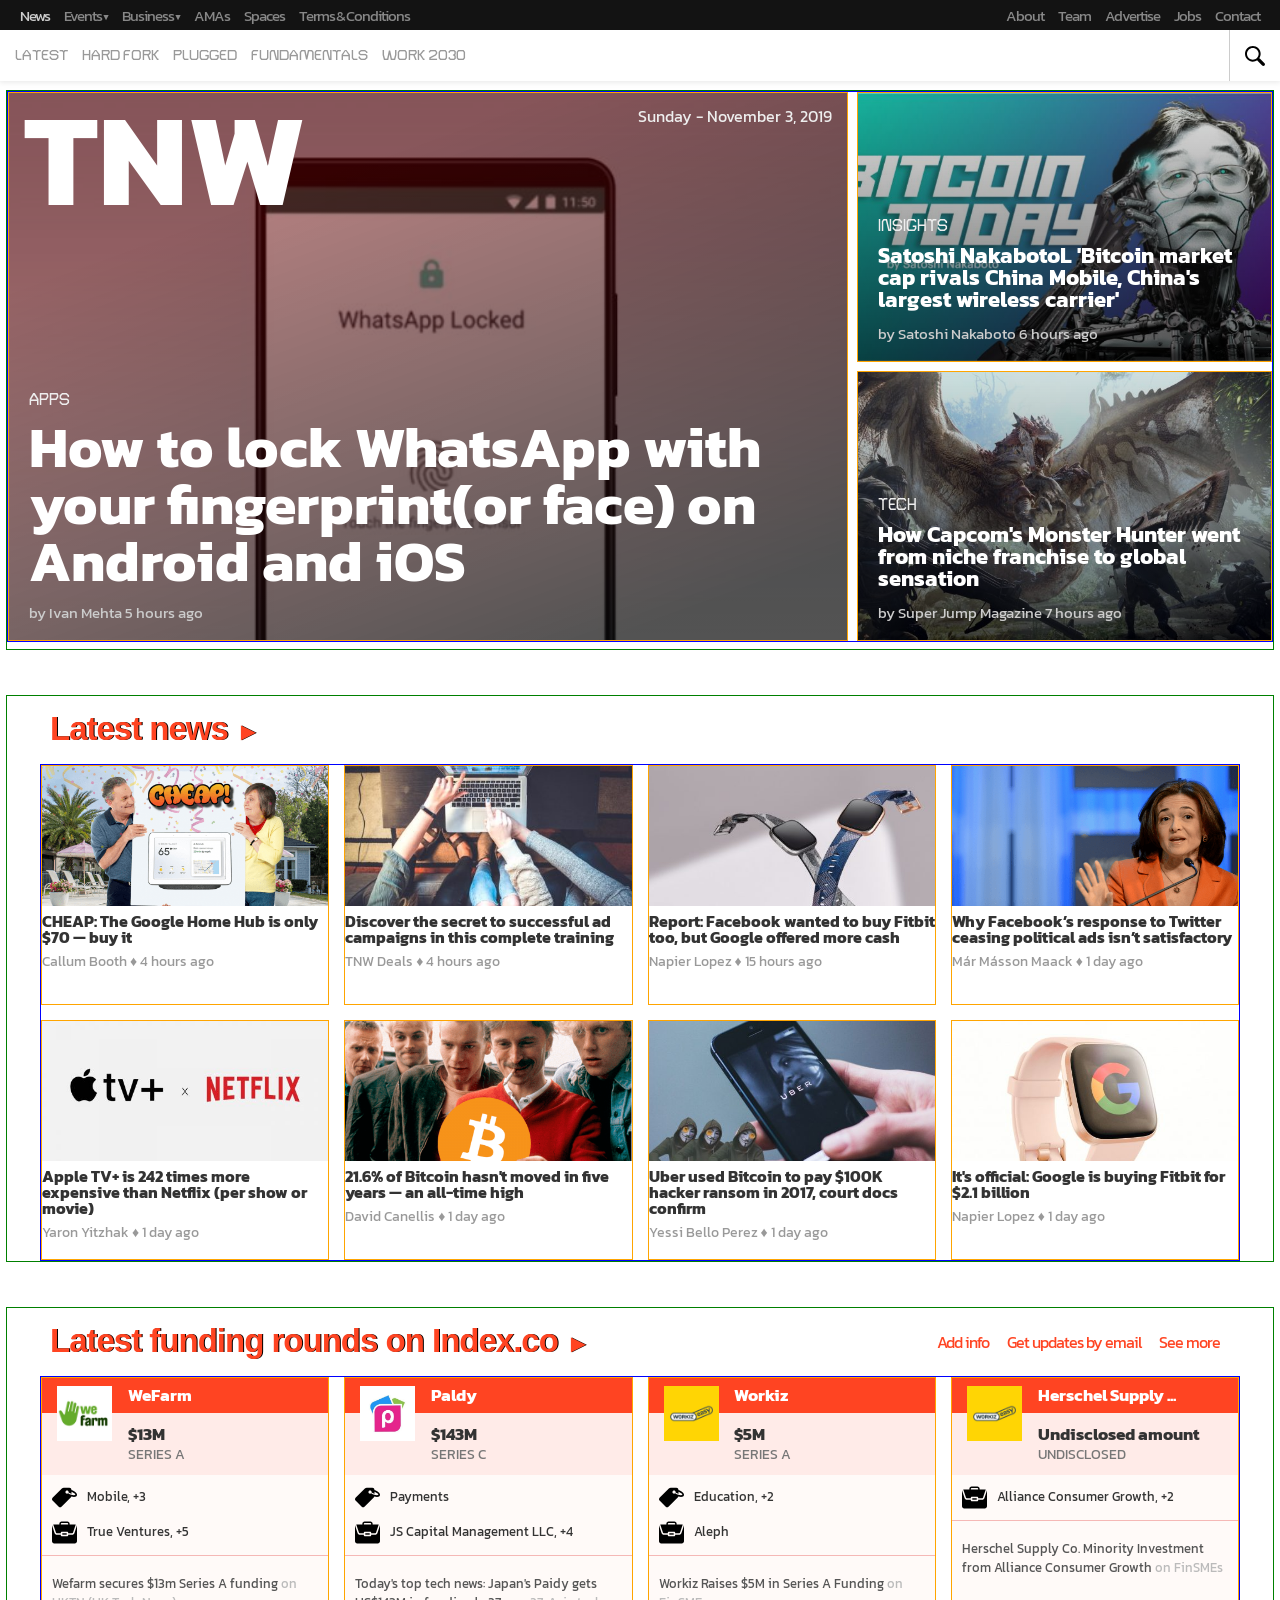
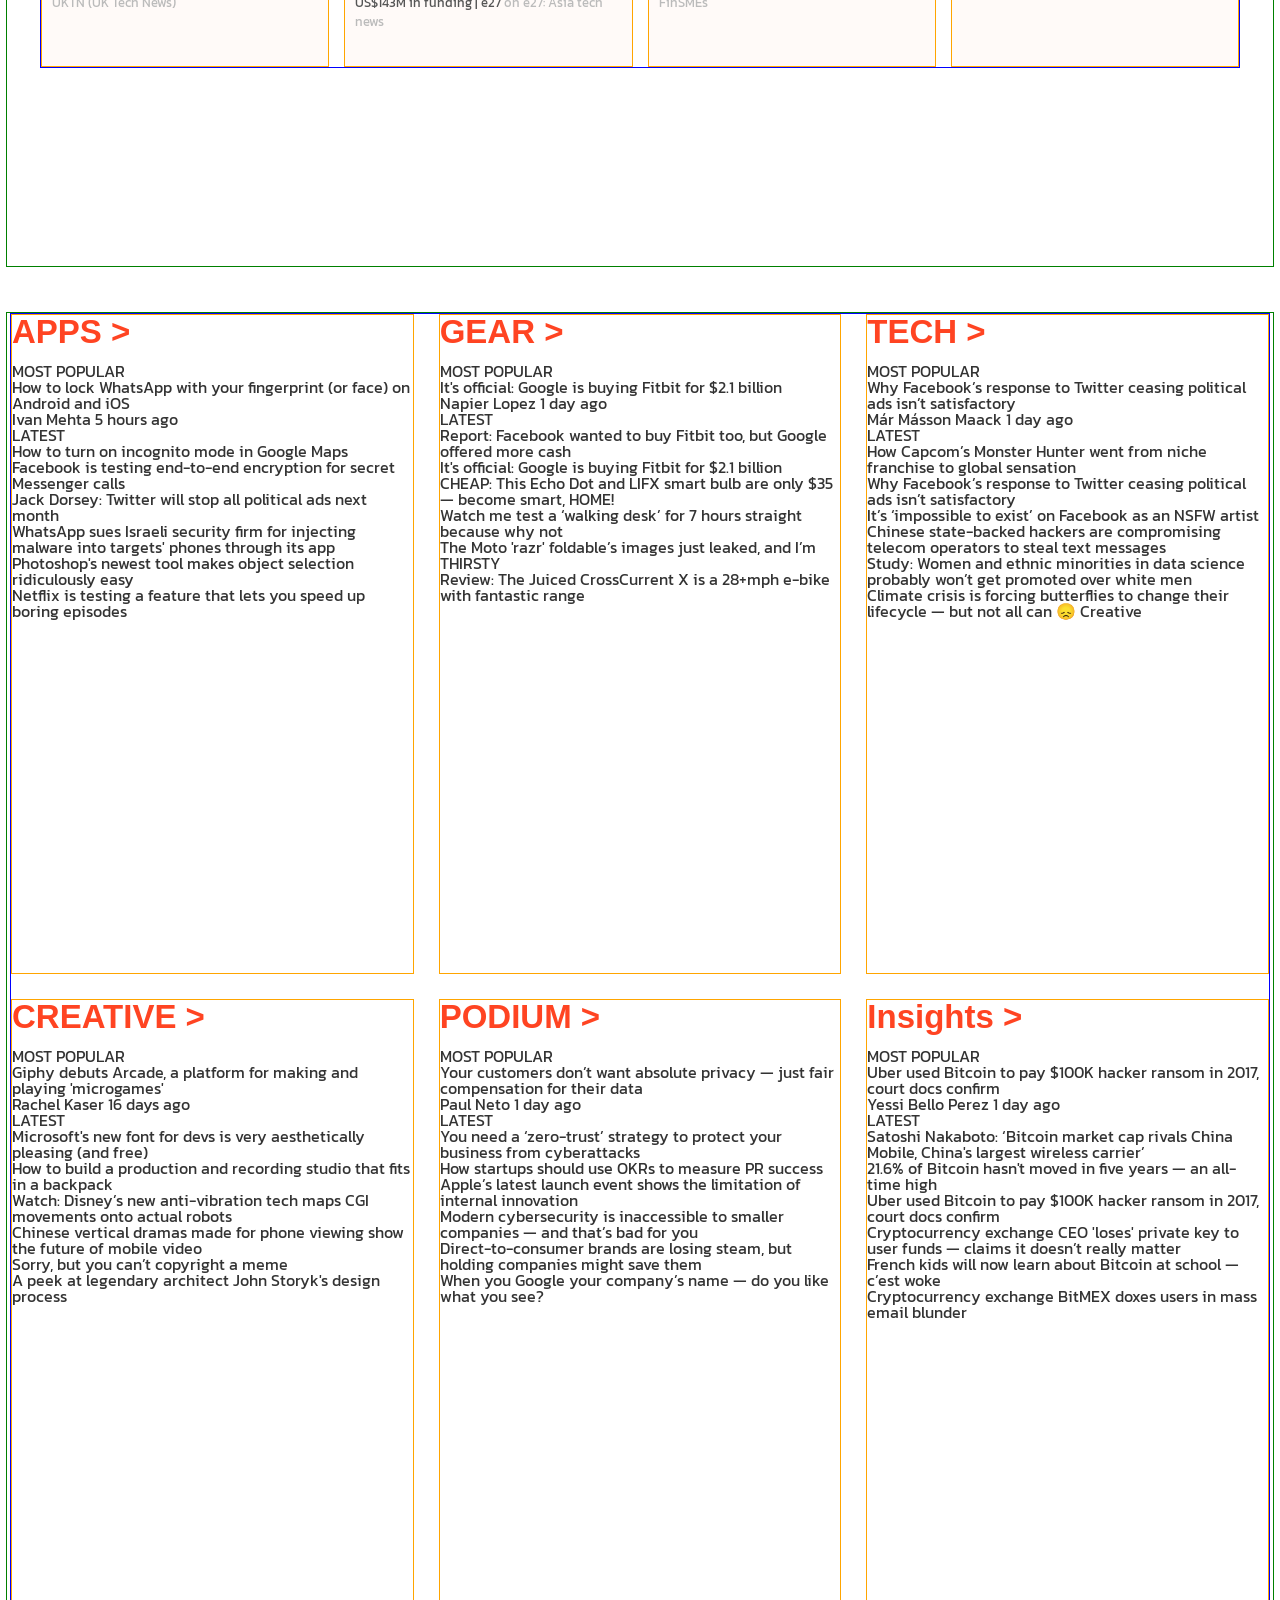
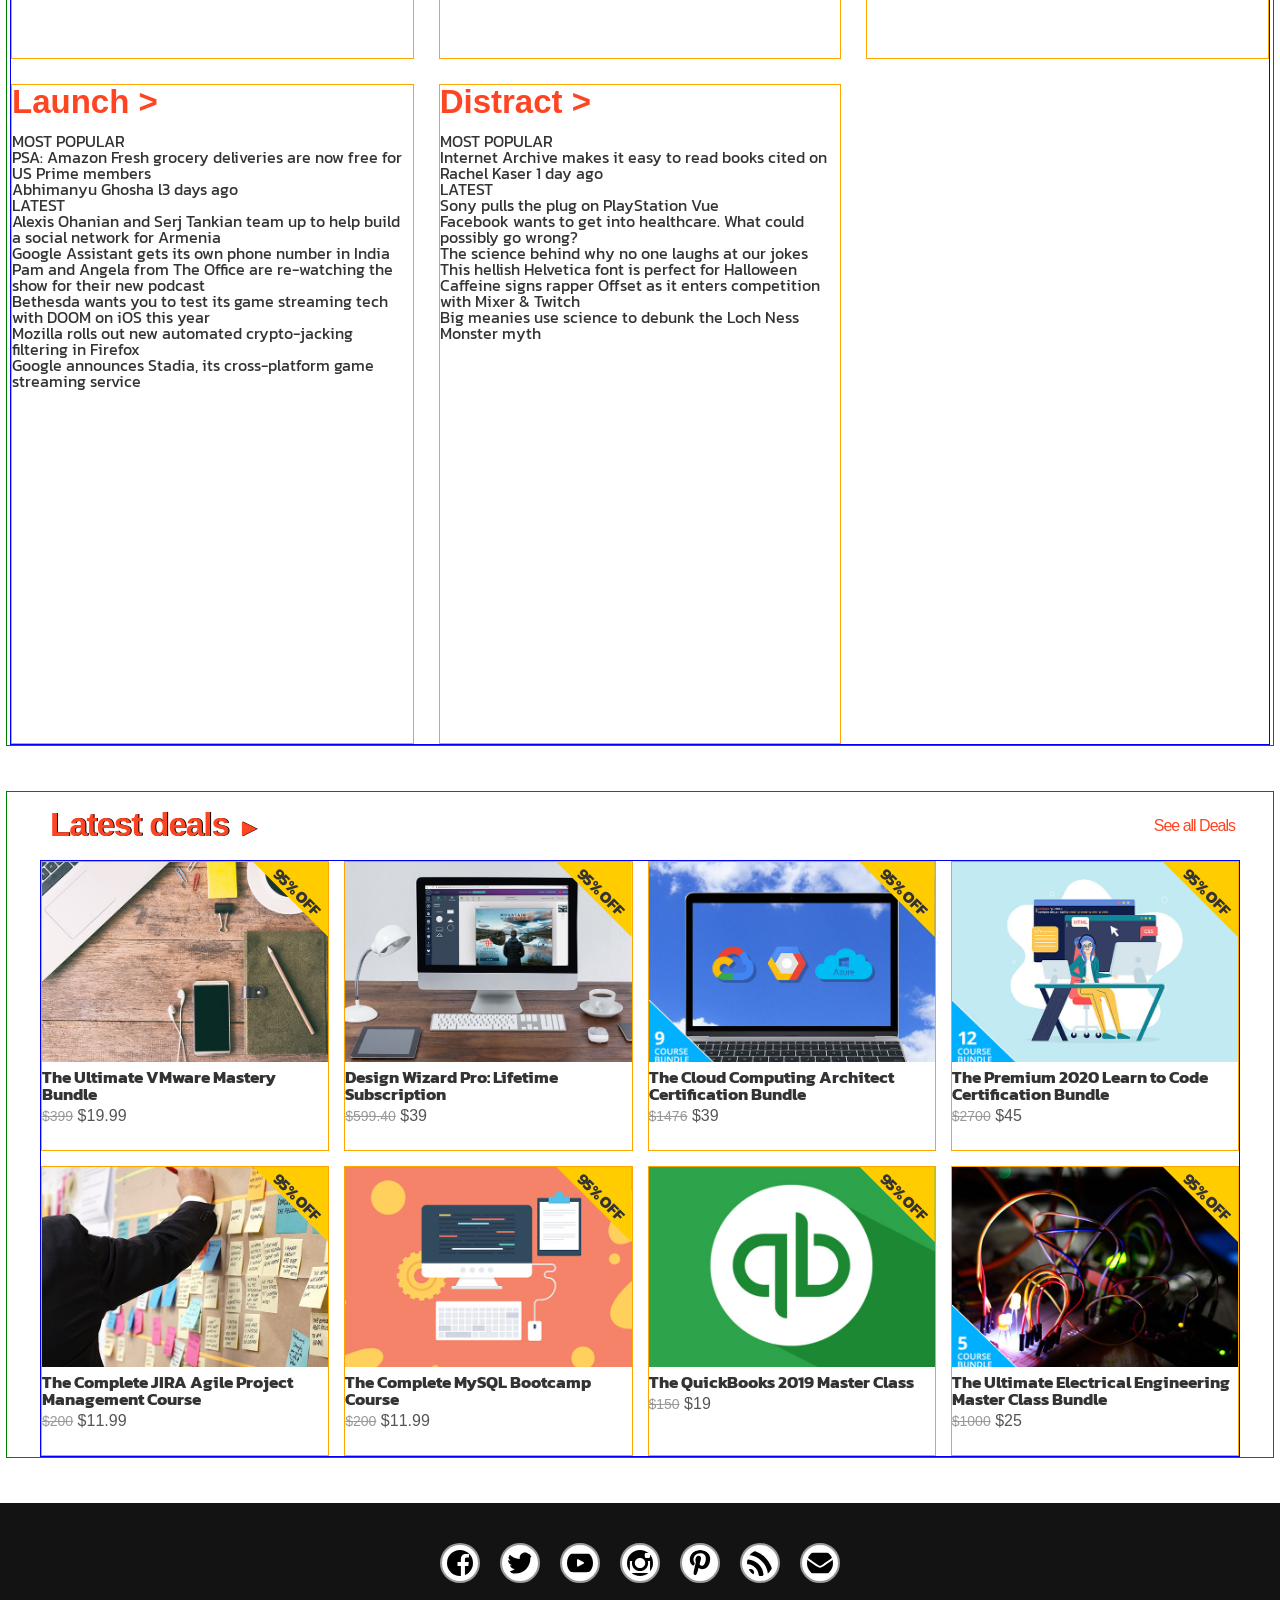
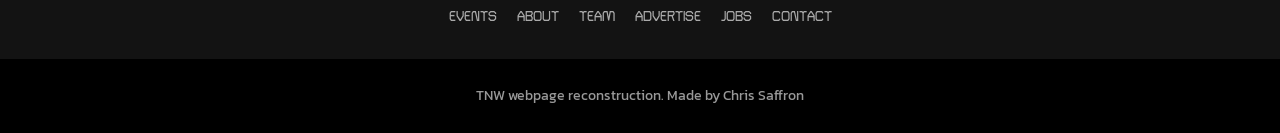
==== commit 8209a10b: "Adjusted css, needs fixes on mobile" ====
--- a/mainpage.html
+++ b/mainpage.html
@@ -164,7 +164,6 @@
             </ul>
           </div>
         </div>
-
       </div>
     </section>
 
@@ -204,56 +203,108 @@
       </nav>
     </section>
 
-    <section class='content-section'>
+    <section class='content-section' style='margin-top: 9px;'>
       <header class='hidden'>
         <h3 class='hidden'>Important main content</h3>
       </header>
 
-      <div class="grid-3">
-        <div class="grid-3-content grid-3-content-2-2">
-          aa
-        </div>
-        <div class="grid-3-content">
-          aa
-        </div>
-        <div class="grid-3-content">
-          aa
-        </div>
-      </div>
-
-
+      <article class="grid-3">
+        <article class="grid-3-content grid-3-content-2-2">
+          <img class='content-img' src="./assets/img/content-img/big1.jpg" alt="article1-img">
+          <div class="content-background"></div>
+            <h3 class='logo main-text'>TNW</h3>
+            <h2 class='grid-3-content-date'>Sunday - November 3, 2019</h2>
+            <div class="article-description">
+              <span class='main-content-category'>APPS</span>
+              <h2 class='main-content-title'>How to lock WhatsApp with your fingerprint(or face) on Android and iOS</h2>
+              <p>by <a href="#"><span class='main-content-author'>Ivan Mehta</span></a>  5 hours ago</p>
+            </div>
+
+
+        </article>
+        <article class="grid-3-content">
+          <img class='content-img' src="./assets/img/content-img/big2.jpg" alt="article1-img">
+          <div class="content-background content-background-dark"></div>
+          <div class="article-description">
+            <span class='main-content-category-small'>INSIGHTS</span>
+            <h2 class='main-content-title-small'>Satoshi NakabotoL 'Bitcoin market cap rivals China Mobile, China's largest wireless carrier'</h2>
+            <p>by <a href="#"><span class='main-content-author-small'>Satoshi Nakaboto</span></a>  6 hours ago</p>
+          </div>
+        </article>
+        <article class="grid-3-content">
+          <img class='content-img' src="./assets/img/content-img/big3.jpg" alt="article1-img">
+          <div class="content-background content-background-dark"></div>
+          <div class="article-description">
+            <span class='main-content-category-small'>TECH</span>
+            <h2 class='main-content-title-small'>How Capcom's Monster Hunter went from niche franchise to global sensation</h2>
+            <p>by <a href="#"><span class='main-content-author-small'>Super Jump Magazine</span></a>  7 hours ago</p>
+          </div>
+        </article>
+      </article>
     </section>
 
     <section class='content-section'>
       <header class='content-header'>
         <h3><a class='content-header-link' href="#">Latest news <span class='content-header-arrow'>&#9658;</span></a></h3>
       </header>
-      <div class="grid-4">
-        <div class="grid-4-content">
-          aa
-        </div>
-        <div class="grid-4-content">
-          aa
-        </div>
-        <div class="grid-4-content">
-          aa
-        </div>
-        <div class="grid-4-content">
-          aa
-        </div>
-        <div class="grid-4-content">
-          aa
-        </div>
-        <div class="grid-4-content">
-          aa
-        </div>
-        <div class="grid-4-content">
-          aa
-        </div>
-        <div class="grid-4-content">
-          aa
-        </div>
-      </div>
+      <article class="grid-4">
+        <article class="grid-4-content">
+          <div class="content-img-container">
+            <img class='content-img img-news' src="./assets/img/content-img/news1.png" alt="content-img">
+          </div>
+          <h3 class='news-title'>CHEAP: The Google Home Hub is only $70 — buy it</h3>
+          <span class='news-info'>Callum Booth &diams; 4 hours ago</span>
+        </article>
+        <article class="grid-4-content">
+          <div class="content-img-container">
+            <img class='content-img img-news' src="./assets/img/content-img/news2.jpg" alt="content-img">
+          </div>
+          <h3 class='news-title'>Discover the secret to successful ad campaigns in this complete training</h3>
+          <span class='news-info'>TNW Deals	&diams; 4 hours ago</span>
+        </article>
+        <article class="grid-4-content">
+          <div class="content-img-container">
+            <img class='content-img img-news' src="./assets/img/content-img/news3.jpg" alt="content-img">
+          </div>
+          <h3 class='news-title'>Report: Facebook wanted to buy Fitbit too, but Google offered more cash</h3>
+          <span class='news-info'>Napier Lopez &diams; 15 hours ago</span>
+        </article>
+        <article class="grid-4-content">
+          <div class="content-img-container">
+            <img class='content-img img-news' src="./assets/img/content-img/news4.png" alt="content-img">
+          </div>
+          <h3 class='news-title'>Why Facebook’s response to Twitter ceasing political ads isn’t satisfactory</h3>
+          <span class='news-info'>Már Másson Maack &diams; 1 day ago</span>
+        </article>
+        <article class="grid-4-content">
+          <div class="content-img-container">
+            <img class='content-img img-news' src="./assets/img/content-img/news5.jpg" alt="content-img">
+          </div>
+          <h3 class='news-title'>Apple TV+ is 242 times more expensive than Netflix (per show or movie)</h3>
+          <span class='news-info'>Yaron Yitzhak	&diams; 1 day ago</span>
+        </article>
+        <article class="grid-4-content">
+          <div class="content-img-container">
+            <img class='content-img img-news' src="./assets/img/content-img/news6.png" alt="content-img">
+          </div>
+          <h3 class='news-title'>21.6% of Bitcoin hasn't moved in five years — an all-time high</h3>
+          <span class='news-info'>David Canellis &diams; 1 day ago</span>
+        </article>
+        <article class="grid-4-content">
+          <div class="content-img-container">
+            <img class='content-img img-news' src="./assets/img/content-img/news7.jpg" alt="content-img">
+          </div>
+          <h3 class='news-title'>Uber used Bitcoin to pay $100K hacker ransom in 2017, court docs confirm</h3>
+          <span class='news-info'>Yessi Bello Perez	&diams; 1 day ago</span>
+        </article>
+        <article class="grid-4-content">
+          <div class="content-img-container">
+            <img class='content-img img-news' src="./assets/img/content-img/news8.jpg" alt="content-img">
+          </div>
+          <h3 class='news-title'>It's official: Google is buying Fitbit for $2.1 billion</h3>
+          <span class='news-info'>Napier Lopez &diams; 1 day ago</span>
+        </article>
+      </article>
     </section>
 
     <section class='content-section'>
@@ -268,18 +319,92 @@
           </a>
         </h3>
       </header>
-      <div class="grid-4">
-        <div class="grid-4-content">
-          aa
-        </div>
-        <div class="grid-4-content">
-          aa
-        </div>
-        <div class="grid-4-content">
-          aa
-        </div>
-        <div class="grid-4-content">
-          aa
+      <div class="grid-4 grid-funding">
+        <div class="grid-4-content">
+          <div class="grid-4-container">
+            <div class="img-container img-container-funding">
+              <img class='funding-img' src="./assets/img/content-img/funding1.jpg" alt="img">
+            </div>
+            <h3 class='funding-name'><span class='funding-name-main'>WeFarm</span></h3>
+            <div class="funding-more-info">
+              <h4 class='funding-number'>$13M</h4>
+              <p class='funding-series'>SERIES A</p>
+            </div>
+
+          </div>
+
+          <div class="grid-4-funding-info">
+            <p class='tag-text'><img class='tag' src="./assets/img/tag.svg" alt="tag">Mobile, +3</p>
+            <p class='tag-text'><img class='tag' src="./assets/img/portfolio.svg" alt="tag">True Ventures, +5</p>
+            <div class="break"></div>
+
+            <p class='funding-text'>Wefarm secures $13m Series A funding <span class='on-class'>on UKTN (UK Tech News)</span></p>
+
+          </div>
+        </div>
+        <div class="grid-4-content">
+          <div class="grid-4-container">
+            <div class="img-container img-container-funding">
+              <img class='funding-img' src="./assets/img/content-img/funding2.jpg" alt="img">
+            </div>
+            <h3 class='funding-name'><span class='funding-name-main'>Paldy</span></h3>
+            <div class="funding-more-info">
+              <h4 class='funding-number'>$143M</h4>
+              <p class='funding-series'>SERIES C</p>
+            </div>
+
+          </div>
+
+          <div class="grid-4-funding-info">
+            <p class='tag-text'><img class='tag' src="./assets/img/tag.svg" alt="tag">Payments</p>
+            <p class='tag-text'><img class='tag' src="./assets/img/portfolio.svg" alt="tag">JS Capital Management LLC, +4</p>
+            <div class="break"></div>
+
+            <p class='funding-text'>Today's top tech news: Japan's Paidy gets US$143M in funding | e27 <span class='on-class'>on e27: Asia tech news</span></p>
+
+          </div>
+        </div>
+        <div class="grid-4-content">
+          <div class="grid-4-container">
+            <div class="img-container img-container-funding">
+              <img class='funding-img' src="./assets/img/content-img/funding3.jpg" alt="img">
+            </div>
+            <h3 class='funding-name'><span class='funding-name-main'>Workiz</span></h3>
+            <div class="funding-more-info">
+              <h4 class='funding-number'>$5M</h4>
+              <p class='funding-series'>SERIES A</p>
+            </div>
+
+          </div>
+
+          <div class="grid-4-funding-info">
+            <p class='tag-text'><img class='tag' src="./assets/img/tag.svg" alt="tag">Education, +2</p>
+            <p class='tag-text'><img class='tag' src="./assets/img/portfolio.svg" alt="tag">Aleph</p>
+            <div class="break"></div>
+
+            <p class='funding-text'>Workiz Raises $5M in Series A Funding <span class='on-class'>on FinSMEs</span></p>
+
+          </div>
+        </div>
+        <div class="grid-4-content">
+          <div class="grid-4-container">
+            <div class="img-container img-container-funding">
+              <img class='funding-img' src="./assets/img/content-img/funding3.jpg" alt="img">
+            </div>
+            <h3 class='funding-name'><span class='funding-name-main'>Herschel Supply ...</span></h3>
+            <div class="funding-more-info">
+              <h4 class='funding-number'>Undisclosed amount</h4>
+              <p class='funding-series'>UNDISCLOSED</p>
+            </div>
+          </div>
+
+          <div class="grid-4-funding-info">
+            <p class='tag-text'><img class='tag' src="./assets/img/portfolio.svg" alt="tag">Alliance Consumer Growth, +2</p>
+            <div class="break"></div>
+
+            <p class='funding-text'>Herschel Supply Co. Minority Investment from Alliance Consumer Growth <span class='on-class'>on FinSMEs</span></p>
+
+          </div>
         </div>
       </div>
     </section>
@@ -290,28 +415,140 @@
       </header>
       <div class="medium-grid-3">
         <div class="medium-grid-3-content">
-          aa
+          <h2 class='main-topic'>APPS ></h2>
+          <h3>MOST POPULAR</h3>
+          <h3>How to lock WhatsApp with your fingerprint (or face) on Android and iOS</h3>
+          <span>Ivan Mehta 5 hours ago</span>
+          <div class="">
+            <p>LATEST</p>
+            <h4>How to turn on incognito mode in Google Maps</h4>
+          </div>
+          <ul>
+            <li><a href="#">Facebook is testing end-to-end encryption for secret Messenger calls</a></li>
+            <li><a href="#">Jack Dorsey: Twitter will stop all political ads next month</a></li>
+            <li><a href="#">WhatsApp sues Israeli security firm for injecting malware into targets' phones through its app</a></li>
+            <li><a href="#">Photoshop's newest tool makes object selection ridiculously easy</a></li>
+            <li><a href="#">Netflix is testing a feature that lets you speed up boring episodes</a></li>
+          </ul>
         </div>
         <div class="medium-grid-3-content">
-          aa
+          <h2 class='main-topic'>GEAR ></h2>
+          <h3>MOST POPULAR</h3>
+          <h3>It's official: Google is buying Fitbit for $2.1 billion</h3>
+          <span>Napier Lopez 1 day ago</span>
+          <div class="">
+            <p>LATEST</p>
+            <h4>Report: Facebook wanted to buy Fitbit too, but Google offered more cash</h4>
+          </div>
+          <ul>
+            <li><a href="#">It's official: Google is buying Fitbit for $2.1 billion</a></li>
+            <li><a href="#">CHEAP: This Echo Dot and LIFX smart bulb are only $35 — become smart, HOME!</a></li>
+            <li><a href="#">Watch me test a ‘walking desk’ for 7 hours straight because why not</a></li>
+            <li><a href="#">The Moto 'razr' foldable’s images just leaked, and I’m THIRSTY</a></li>
+            <li><a href="#">Review: The Juiced CrossCurrent X is a 28+mph e-bike with fantastic range</a></li>
+          </ul>
         </div>
         <div class="medium-grid-3-content">
-          aa
+          <h2 class='main-topic'>TECH ></h2>
+          <h3>MOST POPULAR</h3>
+          <h3>Why Facebook’s response to Twitter ceasing political ads isn’t satisfactory</h3>
+          <span>Már Másson Maack 1 day ago</span>
+          <div class="">
+            <p>LATEST</p>
+            <h4>How Capcom’s Monster Hunter went from niche franchise to global sensation</h4>
+          </div>
+          <ul>
+            <li><a href="#">Why Facebook’s response to Twitter ceasing political ads isn’t satisfactory</a></li>
+            <li><a href="#">It’s ‘impossible to exist’ on Facebook as an NSFW artist</a></li>
+            <li><a href="#">Chinese state-backed hackers are compromising telecom operators to steal text messages</a></li>
+            <li><a href="#">Study: Women and ethnic minorities in data science probably won’t get promoted over white men</a></li>
+            <li><a href="#">Climate crisis is forcing butterflies to change their lifecycle — but not all can 😞 Creative</a></li>
+          </ul>
         </div>
         <div class="medium-grid-3-content">
-          aa
+          <h2 class='main-topic'>CREATIVE ></h2>
+          <h3>MOST POPULAR</h3>
+          <h3>Giphy debuts Arcade, a platform for making and playing 'microgames'</h3>
+          <span>Rachel Kaser 16 days ago</span>
+          <div class="">
+            <p>LATEST</p>
+            <h4>Microsoft's new font for devs is very aesthetically pleasing (and free)</h4>
+          </div>
+          <ul>
+            <li><a href="#">How to build a production and recording studio that fits in a backpack</a></li>
+            <li><a href="#">Watch: Disney’s new anti-vibration tech maps CGI movements onto actual robots</a></li>
+            <li><a href="#">Chinese vertical dramas made for phone viewing show the future of mobile video</a></li>
+            <li><a href="#">Sorry, but you can’t copyright a meme</a></li>
+            <li><a href="#">A peek at legendary architect John Storyk's design process</a></li>
+          </ul>
         </div>
         <div class="medium-grid-3-content">
-          aa
+          <h2 class='main-topic'>PODIUM ></h2>
+          <h3>MOST POPULAR</h3>
+          <h3>Your customers don’t want absolute privacy — just fair compensation for their data</h3>
+          <span>Paul Neto 1 day ago</span>
+          <div class="">
+            <p>LATEST</p>
+            <h4>You need a ‘zero-trust’ strategy to protect your business from cyberattacks</h4>
+          </div>
+          <ul>
+            <li><a href="#">How startups should use OKRs to measure PR success</a></li>
+            <li><a href="#">Apple’s latest launch event shows the limitation of internal innovation</a></li>
+            <li><a href="#">Modern cybersecurity is inaccessible to smaller companies — and that’s bad for you</a></li>
+            <li><a href="#">Direct-to-consumer brands are losing steam, but holding companies might save them</a></li>
+            <li><a href="#">When you Google your company’s name — do you like what you see?</a></li>
+          </ul>
         </div>
         <div class="medium-grid-3-content">
-          aa
+          <h2 class='main-topic'>Insights ></h2>
+          <h3>MOST POPULAR</h3>
+          <h3>Uber used Bitcoin to pay $100K hacker ransom in 2017, court docs confirm</h3>
+          <span>Yessi Bello Perez 1 day ago</span>
+          <div class="">
+            <p>LATEST</p>
+            <h4>Satoshi Nakaboto: ‘Bitcoin market cap rivals China Mobile, China's largest wireless carrier’</h4>
+          </div>
+          <ul>
+            <li><a href="#">21.6% of Bitcoin hasn't moved in five years — an all-time high</a></li>
+            <li><a href="#">Uber used Bitcoin to pay $100K hacker ransom in 2017, court docs confirm</a></li>
+            <li><a href="#">Cryptocurrency exchange CEO 'loses' private key to user funds — claims it doesn’t really matter</a></li>
+            <li><a href="#">French kids will now learn about Bitcoin at school — c’est woke</a></li>
+            <li><a href="#">Cryptocurrency exchange BitMEX doxes users in mass email blunder   </a></li>
+          </ul>
         </div>
         <div class="medium-grid-3-content">
-          aa
+          <h2 class='main-topic'>Launch ></h2>
+          <h3>MOST POPULAR</h3>
+          <h3>PSA: Amazon Fresh grocery deliveries are now free for US Prime members</h3>
+          <span>Abhimanyu Ghosha l3 days ago</span>
+          <div class="">
+            <p>LATEST</p>
+            <h4>Alexis Ohanian and Serj Tankian team up to help build a social network for Armenia</h4>
+          </div>
+          <ul>
+            <li><a href="#">Google Assistant gets its own phone number in India</a></li>
+            <li><a href="#">Pam and Angela from The Office are re-watching the show for their new podcast</a></li>
+            <li><a href="#">Bethesda wants you to test its game streaming tech with DOOM on iOS this year</a></li>
+            <li><a href="#">Mozilla rolls out new automated crypto-jacking filtering in Firefox</a></li>
+            <li><a href="#">Google announces Stadia, its cross-platform game streaming service</a></li>
+          </ul>
         </div>
         <div class="medium-grid-3-content">
-          aa
+          <h2 class='main-topic'>Distract ></h2>
+          <h3>MOST POPULAR</h3>
+          <h3>Internet Archive makes it easy to read books cited on </h3>
+          <span>Rachel Kaser 1 day ago</span>
+          <div class="">
+            <p>LATEST</p>
+            <h4>Sony pulls the plug on PlayStation Vue</h4>
+          </div>
+          <ul>
+            <li><a href="#">Facebook wants to get into healthcare. What could possibly go wrong?</a></li>
+            <li><a href="#">The science behind why no one laughs at our jokes</a></li>
+            <li><a href="#">This hellish Helvetica font is perfect for Halloween</a></li>
+            <li><a href="#">Caffeine signs rapper Offset as it enters competition with Mixer & Twitch</a></li>
+            <li><a href="#">Big meanies use science to debunk the Loch Ness Monster myth</a></li>
+          </ul>
         </div>
       </div>
     </section>
@@ -328,28 +565,84 @@
       </header>
       <div class="grid-4 grid-4-deals">
         <div class="grid-4-content">
-          aa
-        </div>
-        <div class="grid-4-content">
-          aa
-        </div>
-        <div class="grid-4-content">
-          aa
-        </div>
-        <div class="grid-4-content">
-          aa
-        </div>
-        <div class="grid-4-content">
-          aa
-        </div>
-        <div class="grid-4-content">
-          aa
-        </div>
-        <div class="grid-4-content">
-          aa
-        </div>
-        <div class="grid-4-content">
-          aa
+          <div class="img-container">
+            <img class='content-img img-deal' src="./assets/img/content-img/deals1.jpg" alt="img">
+            <div class="sale">
+              <span class='sale-span'>95% OFF</span>
+            </div>
+          </div>
+          <h3 class='deal-title'><a href="#">The Ultimate VMware Mastery Bundle</a></h3>
+          <h4 class='deal-price'><span class='deal-last-price'>$399</span> $19.99</h4>
+        </div>
+        <div class="grid-4-content">
+          <div class="img-container">
+            <img class='content-img img-deal' src="./assets/img/content-img/deals2.jpg" alt="img">
+            <div class="sale">
+              <span class='sale-span'>95% OFF</span>
+            </div>
+          </div>
+          <h3 class='deal-title'><a href="#">Design Wizard Pro: Lifetime Subscription</a></h3>
+          <h4 class='deal-price'><span class='deal-last-price'>$599.40</span> $39</h4>
+        </div>
+        <div class="grid-4-content">
+          <div class="img-container">
+            <img class='content-img img-deal' src="./assets/img/content-img/deals3.jpg" alt="img">
+            <div class="sale">
+              <span class='sale-span'>95% OFF</span>
+            </div>
+          </div>
+          <h3 class='deal-title'><a href="#">The Cloud Computing Architect Certification Bundle</a></h3>
+          <h4 class='deal-price'><span class='deal-last-price'>$1476</span> $39</h4>
+        </div>
+        <div class="grid-4-content">
+          <div class="img-container">
+            <img class='content-img img-deal' src="./assets/img/content-img/deals4.jpg" alt="img">
+            <div class="sale">
+              <span class='sale-span'>95% OFF</span>
+            </div>
+          </div>
+          <h3 class='deal-title'><a href="#">The Premium 2020 Learn to Code Certification Bundle</a></h3>
+          <h4 class='deal-price'><span class='deal-last-price'>$2700</span> $45</h4>
+        </div>
+        <div class="grid-4-content">
+          <div class="img-container">
+            <img class='content-img img-deal' src="./assets/img/content-img/deals5.jpg" alt="img">
+            <div class="sale">
+              <span class='sale-span'>95% OFF</span>
+            </div>
+          </div>
+          <h3 class='deal-title'><a href="#">The Complete JIRA Agile Project Management Course</a></h3>
+          <h4 class='deal-price'><span class='deal-last-price'>$200</span> $11.99</h4>
+        </div>
+        <div class="grid-4-content">
+          <div class="img-container">
+            <img class='content-img img-deal' src="./assets/img/content-img/deals6.jpg" alt="img">
+            <div class="sale">
+              <span class='sale-span'>95% OFF</span>
+            </div>
+          </div>
+          <h3 class='deal-title'><a href="#">The Complete MySQL Bootcamp Course</a></h3>
+          <h4 class='deal-price'><span class='deal-last-price'>$200</span> $11.99</h4>
+        </div>
+        <div class="grid-4-content">
+          <div class="img-container">
+            <img class='content-img img-deal' src="./assets/img/content-img/deals7.jpg" alt="img">
+            <div class="sale">
+              <span class='sale-span'>95% OFF</span>
+            </div>
+          </div>
+          <h3 class='deal-title'><a href="#">The QuickBooks 2019 Master Class</a></h3>
+          <h4 class='deal-price'><span class='deal-last-price'>$150</span> $19</h4>
+        </div>
+        <div class="grid-4-content">
+          <div class="img-container">
+            <img class='content-img img-deal' src="./assets/img/content-img/deals8.jpg" alt="img">
+            <div class="sale">
+              <span class='sale-span'>95% OFF</span>
+            </div>
+          </div>
+          <h3 class='deal-title'><a href="#">The Ultimate Electrical Engineering Master Class Bundle</a></h3>
+          <h4 class='deal-price'><span class='deal-last-price'>$1000</span> $25</h4>
         </div>
       </div>
     </section>
--- a/assets/css/mainStyles.css
+++ b/assets/css/mainStyles.css
@@ -5,6 +5,8 @@
 
 * {
   box-sizing: border-box;
+  -webkit-font-smoothing: antialiased;
+  text-rendering: optimizeLegibility;
 }
 
 body * {
@@ -433,7 +435,7 @@
 .content-section {
   border: 1px solid green;
   min-height: 560px;
-  margin: 45px auto;
+  margin: 45px 6px;
 }
 
 .grid-3 {
@@ -448,11 +450,15 @@
 }
 .grid-3-content {
   border: 1px solid orange;
+  position: relative;
+  overflow: hidden;
+  cursor:pointer;
 }
 
 .grid-3-content-2-2 {
   grid-column: 1 / span 2;
   grid-row: 1 / span 2;
+  background-image: linear-gradient(45deg, rgba(255,0,0,0.1), rgba(255,0,0,0.4));
 }
 
 .content-header {
@@ -628,8 +634,307 @@
 
   .footer-ul li a:hover {
     color: #fff;
-
-  }
+  }
+
+  .content-header-link {
+    margin: 5px 10px;
+    display: inline-block;
+  }
+
+  /* CONTENT STYLE */
+
+  .article-description {
+    position: absolute;
+    bottom: 20px;
+    width: 100%;
+  }
+
+  .main-text {
+    color: #fff;
+    transform: translate(0, 0);
+    top: -15px;
+    left: 0;
+    margin: 15px;
+    font-size: 132px;
+  }
+
+  .content-background {
+    position: absolute;
+    top:0;
+    left:0;
+    height: 100%;
+    width: 100%;
+    background-image: linear-gradient(340deg, rgba(25,25,25,0.7) 10%, rgba(255,0,0,0.5) 77%);
+    cursor: pointer;
+    transition: all 0.4s;
+    filter: brightness(0.4);
+  }
+
+  .grid-3-content:hover .content-background {
+    background-image: linear-gradient(340deg, rgba(25,25,25,0.7) 10%, rgba(255,0,0,0.5) 77%);
+    filter: brightness(1);
+  }
+
+  .content-background-dark {
+    background-image: linear-gradient(to top, rgba(0,0,0,0.6), rgba(255,255,255,0.2));
+  }
+
+  .grid-3-content:hover .content-background-dark {
+    filter:brightness(1.1);
+    background-image: linear-gradient(to top, rgba(0,0,0,0.6), rgba(255,255,255,0.2));
+  }
+
+  .content-img {
+    display: inline-block;
+    width: 100%;
+    height: 100%;
+    object-fit: cover;
+    z-index: -9999;
+  }
+
+  .grid-3-content-date {
+    position: absolute;
+    top: 0;
+    right: 0;
+    margin: 15px;
+    color: #eee;
+  }
+
+  .main-content-category, .main-content-category-small{
+    font-family: 'Turret Road';
+    font-weight: bold;
+    color: #eee;
+  }
+
+  .article-description > * {
+    margin: 11px 20px;
+  }
+
+  .article-description > *:last-child {
+    margin-top: 15px;
+    margin-bottom: 0px;
+  }
+
+  .article-description p {
+    color: #ccc;
+    font-size: 15px;
+  }
+
+  .main-content-title{
+    font-size: 57px;
+    font-weight: bold;
+    color: #fff;
+  }
+
+  .main-content-author{
+    color: #ccc;
+    cursor: pointer;
+  }
+
+  .main-content-author:hover{
+    color: white;
+  }
+
+  .main-content-title-small {
+    font-size: 22px;
+    font-weight: bold;
+    color: #fff;
+  }
+
+  .main-content-author-small {
+    color: #ccc;
+    cursor: pointer;
+  }
+
+  .main-content-author-small:hover {
+    color: #fff;
+    cursor: pointer;
+  }
+
+  .img-news {
+    width: 100%;
+    max-width: 100%;
+    height: 140px;
+    max-height: 140px;
+  }
+
+  .grid-4-deals {
+    grid-auto-rows: 290px;
+  }
+
+  .img-deal {
+    width: 100%;
+    max-height: 200px;
+  }
+
+  .news-title, .news-info {
+    margin-top: 10px;
+  }
+
+  .news-title {
+    font-weight: bold;
+    margin-top: 5px;
+  }
+
+  .news-info {
+    color: #999;
+    display: block;
+    font-size: 14px;
+  }
+
+
+.deal-title {
+  font-size: 17px;
+  margin-top: 5px;
+  font-weight: bold;
+}
+
+.deal-title:hover a{
+  color: var(--orange);
+  text-decoration: underline;
+  text-decoration-color: rgba(230,30,30,0.3);
+}
+
+.deal-price {
+  margin-top: 5px;
+  color: #555;
+  font-weight: lighter;
+}
+
+.deal-last-price {
+  color: #999;
+  font-size: 14px;
+  text-decoration: line-through;
+}
+
+.img-container {
+  position: relative;
+}
+
+.sale {
+  position: absolute;
+  top: 0;
+  right: 0;
+  width: 150px;
+  height: 150px;
+  background: #FFCC00;
+  clip-path: polygon(50% 0%, 100% 0, 100% 50%);
+}
+
+.sale-span {
+  display: block;
+  position: absolute;
+  top:30px;
+  right:0;
+  font-weight: bold;
+  transform: translate(0, -50%) rotate(45deg);
+}
+
+.grid-funding {
+  grid-auto-rows: 290px;
+}
+
+.grid-funding > * {
+  background:#FFFAF8;
+}
+
+.funding-name {
+background: var(--orange);
+text-align: right;
+width: 100%;
+}
+
+.funding-name-main {
+  display: inline-block;
+  width: 70%;
+  text-align: left;
+
+  font-size: 17px;
+  color: #fff;
+  font-weight: bold;
+  padding: 9px 0;
+}
+
+.funding-number {
+  font-weight: bold;
+  font-size: 17px;
+}
+
+.funding-series {
+  color: #777;
+  font-size: 14px;
+}
+
+.funding-more-info {
+  background: #FFEBE8;
+  padding: 11px 0;
+  text-align: right;
+}
+
+.funding-more-info > * {
+  width: 70%;
+  text-align: left;
+  margin: 2px 0;
+  display: inline-block;
+
+}
+
+.grid-4-container {
+  position: relative;
+}
+
+.img-container-funding {
+  width: 55px;
+  position: absolute;
+  left: 15px;
+  top: 8px;
+}
+
+.funding-img {
+  width: 100%;
+  object-fit:fill;
+}
+
+/*//////////////////////////////////////////////////////////////////*/
+
+.main-topic {
+  color: var(--orange);
+  font-weight: 600;
+  font-size: 33px;
+  margin-bottom: 15px;
+}
+
+.tag-text {
+  font-size: 13px;
+  margin: 10px;
+}
+
+.break {
+  border-bottom: 1px solid rgba(220,30,30,0.3);
+}
+
+.tag {
+  width: 25px;
+  margin-right: 10px;
+  vertical-align: middle;
+}
+
+.funding-text, .on-class {
+  color: #555;
+  font-size: 13px;
+  line-height: normal;
+  margin: 18px 10px 0 10px;
+}
+
+.on-class {
+  margin: 0;
+  color: #bbb;
+}
+
+.grid-4-funding-info {
+  min-height: 200px;
+}
+
 
 .hidden {
   position:absolute;
--- a/assets/css/mediaqueries.css
+++ b/assets/css/mediaqueries.css
@@ -7,7 +7,7 @@
     grid-gap: 0;
   }
   .medium-grid-3-content {
-    margin: 15px;
+    margin: 10px 5px;
   }
   .content-header-link {
     margin: 5px 10px;
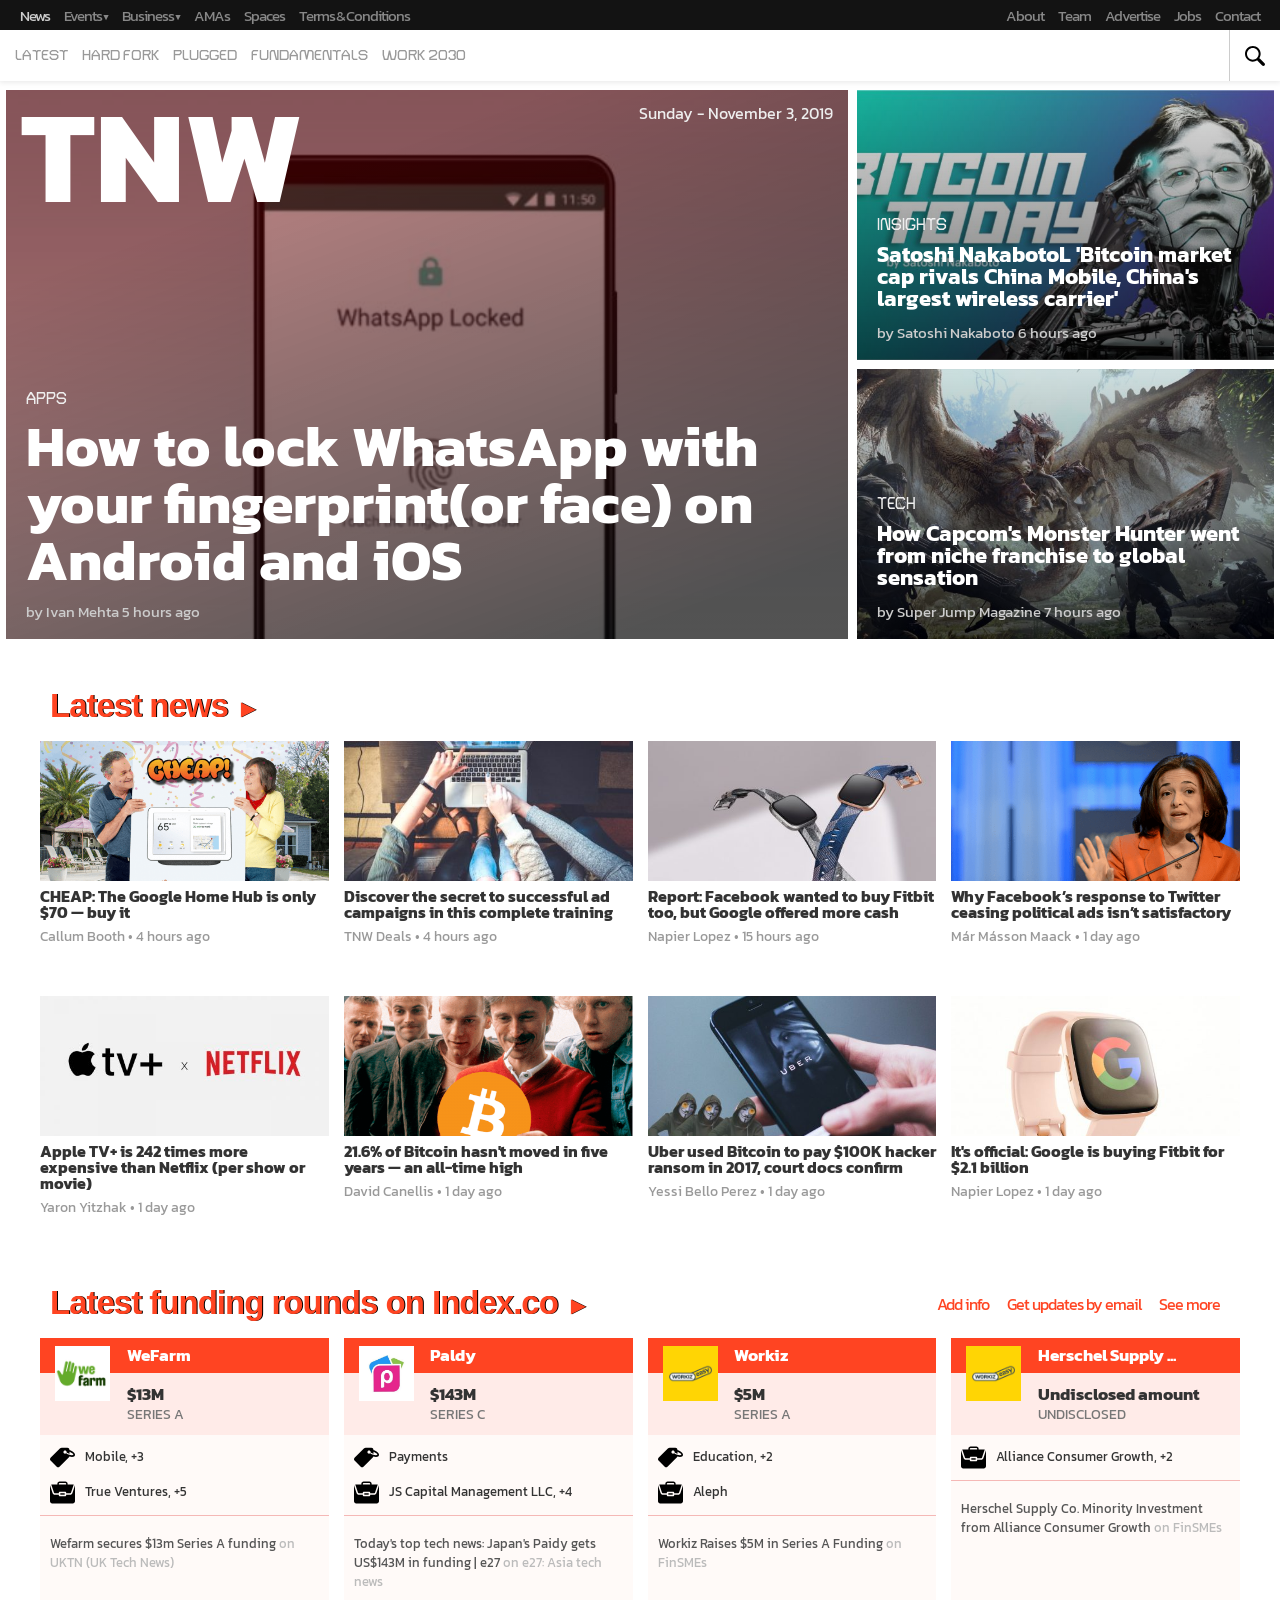
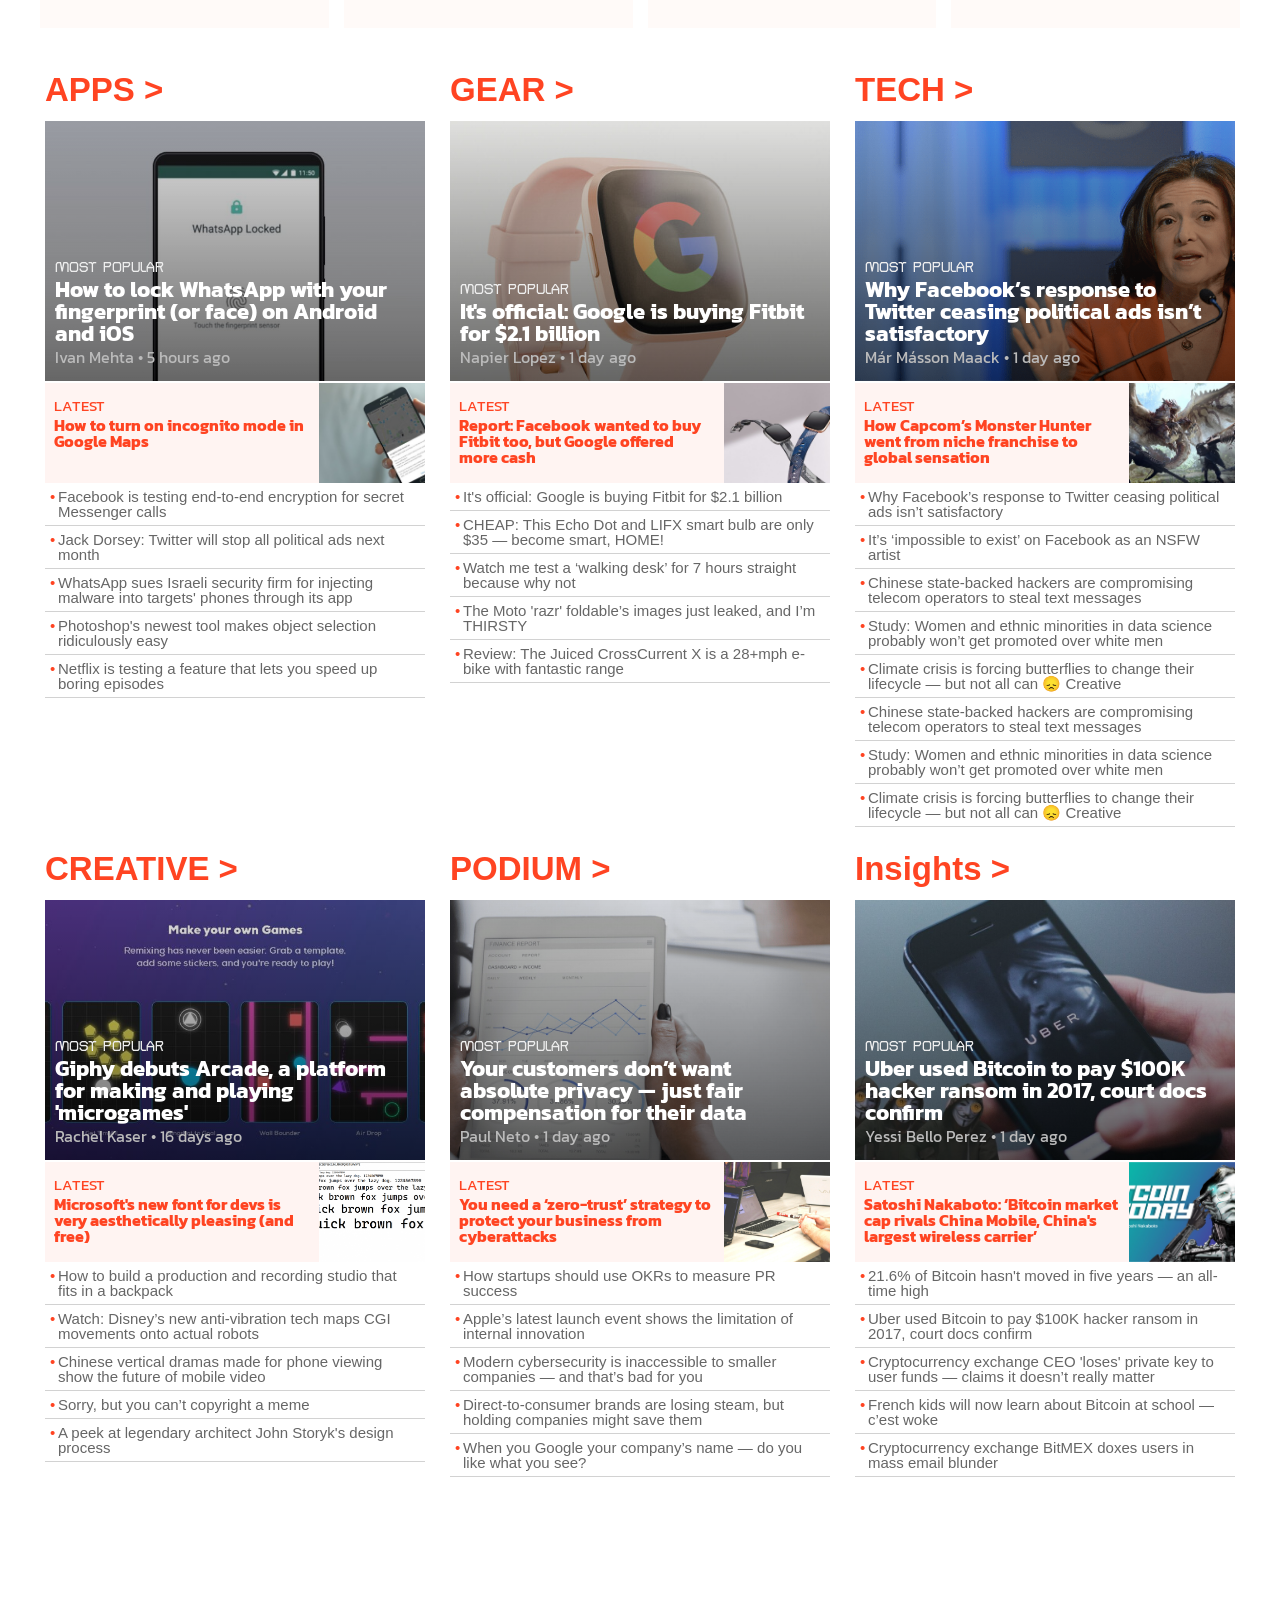
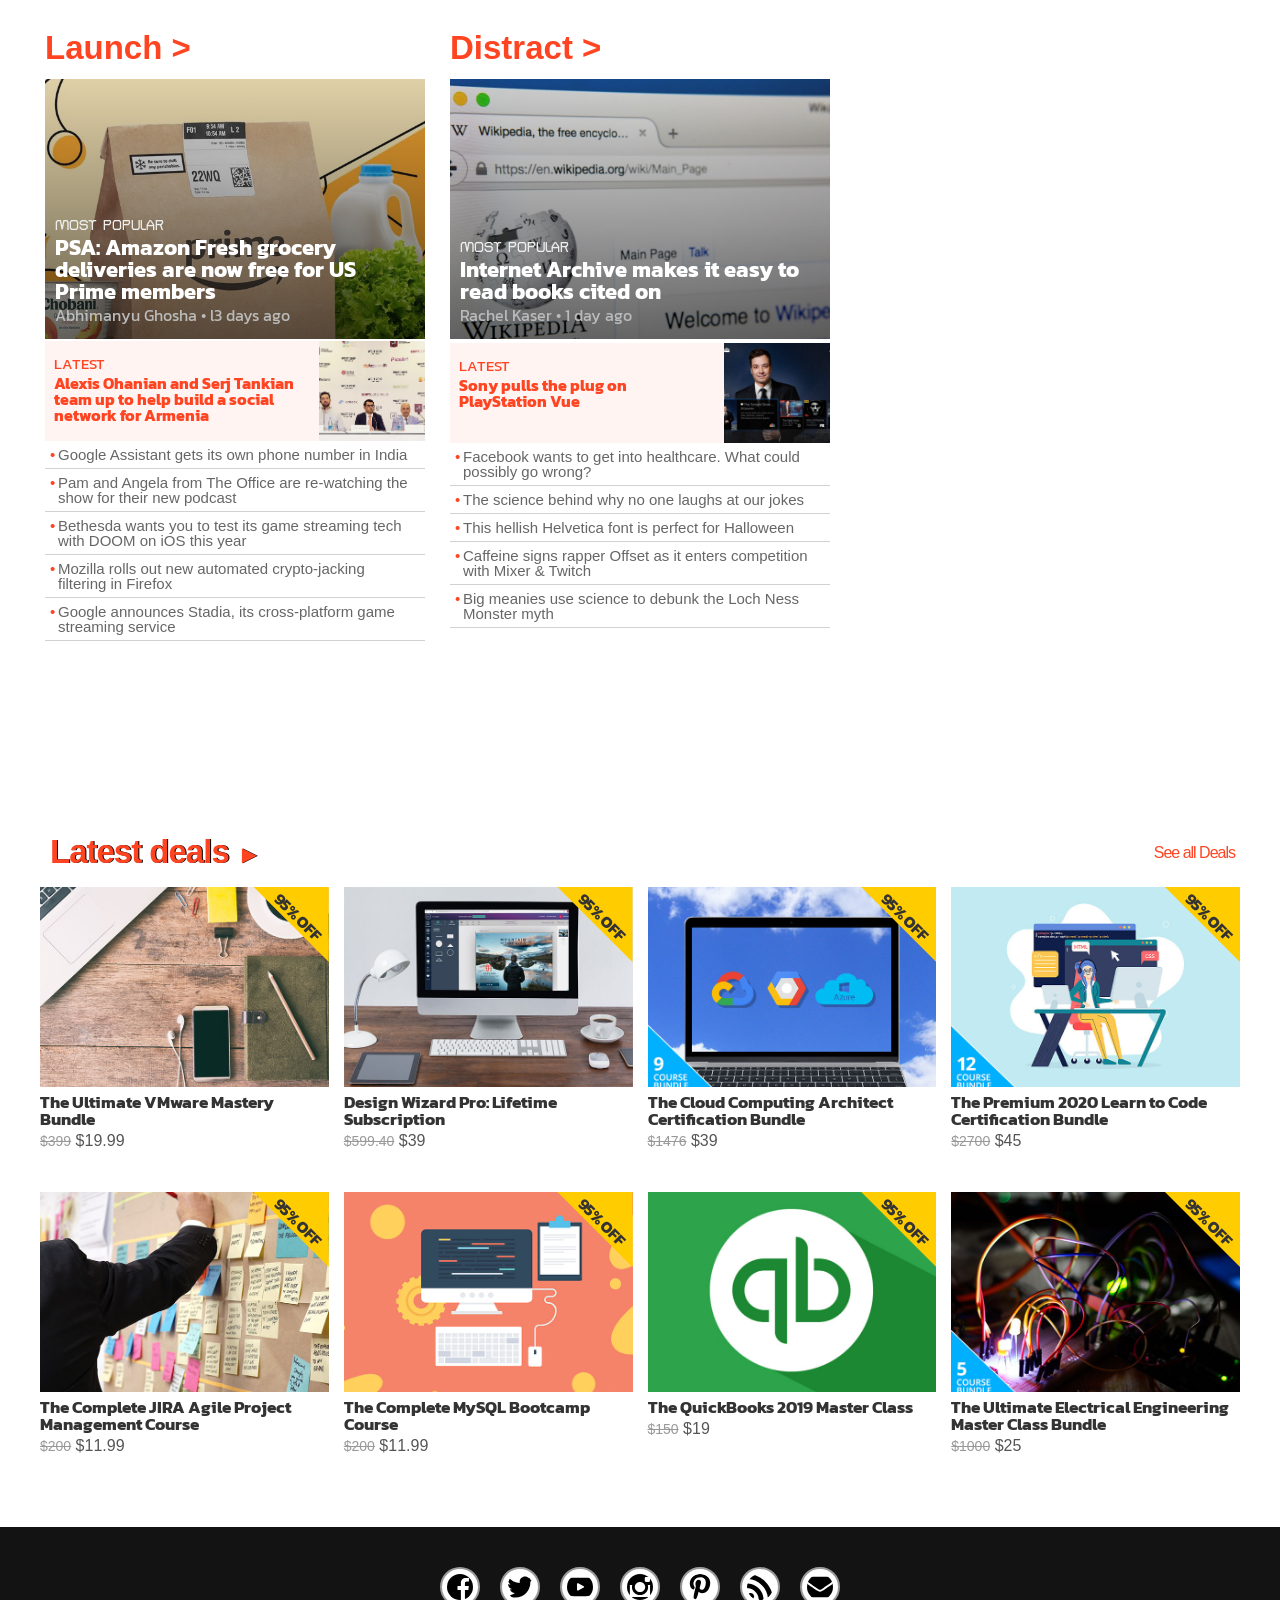
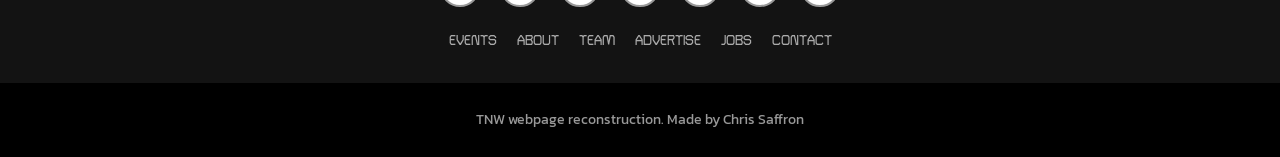
==== commit b6c93e96: "Finished project" ====
--- a/mainpage.html
+++ b/mainpage.html
@@ -252,57 +252,74 @@
           <div class="content-img-container">
             <img class='content-img img-news' src="./assets/img/content-img/news1.png" alt="content-img">
           </div>
-          <h3 class='news-title'>CHEAP: The Google Home Hub is only $70 — buy it</h3>
-          <span class='news-info'>Callum Booth &diams; 4 hours ago</span>
+          <div class="grid-4-mobile-box">
+            <h3 class='news-title'>CHEAP: The Google Home Hub is only $70 — buy it</h3>
+            <span class='news-info'><span class='news-author'>Callum Booth</span> &bull; 4 hours ago</span>
+          </div>
+
         </article>
         <article class="grid-4-content">
           <div class="content-img-container">
             <img class='content-img img-news' src="./assets/img/content-img/news2.jpg" alt="content-img">
           </div>
-          <h3 class='news-title'>Discover the secret to successful ad campaigns in this complete training</h3>
-          <span class='news-info'>TNW Deals	&diams; 4 hours ago</span>
+          <div class="grid-4-mobile-box">
+            <h3 class='news-title'>Discover the secret to successful ad campaigns in this complete training</h3>
+            <span class='news-info'><span class='news-author'>TNW Deals</span>	&bull; 4 hours ago</span>
+          </div>
         </article>
         <article class="grid-4-content">
           <div class="content-img-container">
             <img class='content-img img-news' src="./assets/img/content-img/news3.jpg" alt="content-img">
           </div>
-          <h3 class='news-title'>Report: Facebook wanted to buy Fitbit too, but Google offered more cash</h3>
-          <span class='news-info'>Napier Lopez &diams; 15 hours ago</span>
+          <div class="grid-4-mobile-box">
+            <h3 class='news-title'>Report: Facebook wanted to buy Fitbit too, but Google offered more cash</h3>
+            <span class='news-info'><span class='news-author'>Napier Lopez</span> &bull; 15 hours ago</span>
+          </div>
         </article>
         <article class="grid-4-content">
           <div class="content-img-container">
             <img class='content-img img-news' src="./assets/img/content-img/news4.png" alt="content-img">
           </div>
-          <h3 class='news-title'>Why Facebook’s response to Twitter ceasing political ads isn’t satisfactory</h3>
-          <span class='news-info'>Már Másson Maack &diams; 1 day ago</span>
+          <div class="grid-4-mobile-box">
+            <h3 class='news-title'>Why Facebook’s response to Twitter ceasing political ads isn’t satisfactory</h3>
+            <span class='news-info'><span class='news-author'>Már Másson Maack</span> &bull; 1 day ago</span>
+          </div>
         </article>
         <article class="grid-4-content">
           <div class="content-img-container">
             <img class='content-img img-news' src="./assets/img/content-img/news5.jpg" alt="content-img">
           </div>
-          <h3 class='news-title'>Apple TV+ is 242 times more expensive than Netflix (per show or movie)</h3>
-          <span class='news-info'>Yaron Yitzhak	&diams; 1 day ago</span>
+          <div class="grid-4-mobile-box">
+            <h3 class='news-title'>Apple TV+ is 242 times more expensive than Netflix (per show or movie)</h3>
+            <span class='news-info'><span class='news-author'>Yaron Yitzhak</span>	&bull; 1 day ago</span>
+          </div>
         </article>
         <article class="grid-4-content">
           <div class="content-img-container">
             <img class='content-img img-news' src="./assets/img/content-img/news6.png" alt="content-img">
           </div>
-          <h3 class='news-title'>21.6% of Bitcoin hasn't moved in five years — an all-time high</h3>
-          <span class='news-info'>David Canellis &diams; 1 day ago</span>
+          <div class="grid-4-mobile-box">
+            <h3 class='news-title'>21.6% of Bitcoin hasn't moved in five years — an all-time high</h3>
+            <span class='news-info'><span class='news-author'>David Canellis</span> &bull; 1 day ago</span>
+          </div>
         </article>
         <article class="grid-4-content">
           <div class="content-img-container">
             <img class='content-img img-news' src="./assets/img/content-img/news7.jpg" alt="content-img">
           </div>
-          <h3 class='news-title'>Uber used Bitcoin to pay $100K hacker ransom in 2017, court docs confirm</h3>
-          <span class='news-info'>Yessi Bello Perez	&diams; 1 day ago</span>
+          <div class="grid-4-mobile-box">
+            <h3 class='news-title'>Uber used Bitcoin to pay $100K hacker ransom in 2017, court docs confirm</h3>
+            <span class='news-info'><span class='news-author'>Yessi Bello Perez</span>	&bull; 1 day ago</span>
+          </div>
         </article>
         <article class="grid-4-content">
           <div class="content-img-container">
             <img class='content-img img-news' src="./assets/img/content-img/news8.jpg" alt="content-img">
           </div>
-          <h3 class='news-title'>It's official: Google is buying Fitbit for $2.1 billion</h3>
-          <span class='news-info'>Napier Lopez &diams; 1 day ago</span>
+          <div class="grid-4-mobile-box">
+            <h3 class='news-title'>It's official: Google is buying Fitbit for $2.1 billion</h3>
+            <span class='news-info'><span class='news-author'>Napier Lopez</span> &bull; 1 day ago</span>
+          </div>
         </article>
       </article>
     </section>
@@ -416,14 +433,29 @@
       <div class="medium-grid-3">
         <div class="medium-grid-3-content">
           <h2 class='main-topic'>APPS ></h2>
-          <h3>MOST POPULAR</h3>
-          <h3>How to lock WhatsApp with your fingerprint (or face) on Android and iOS</h3>
-          <span>Ivan Mehta 5 hours ago</span>
-          <div class="">
-            <p>LATEST</p>
-            <h4>How to turn on incognito mode in Google Maps</h4>
-          </div>
-          <ul>
+          <div class="medium-grid-img-container">
+            <img class='medium-grid-img' src="./assets/img/content-img/grid1.jpg" alt="img">
+            <div class="content-background content-background-dark"></div>
+            <div class="medium-grid-img-info">
+              <h3 class='medium-grid-popular'>MOST POPULAR</h3>
+              <h3 class='medium-grid-title'>How to lock WhatsApp with your fingerprint (or face) on Android and iOS</h3>
+              <span class='medium-grid-author'><a href="#">Ivan Mehta</a> &bull; 5 hours ago</span>
+            </div>
+
+          </div>
+
+          <div class="medium-content-brand-new">
+            <div class="medium-text-container">
+              <p class='medium-content-brand-latest'>LATEST</p>
+              <h4 class='medium-content-brand-new-title'>How to turn on incognito mode in Google Maps</h4>
+            </div>
+
+            <div class="medium-content-brand-new-img-container">
+              <img class='medium-content-brand-new-img' src="./assets/img/content-img/grid11.jpg" alt="img">
+            </div>
+
+          </div>
+          <ul class='medium-content-ul'>
             <li><a href="#">Facebook is testing end-to-end encryption for secret Messenger calls</a></li>
             <li><a href="#">Jack Dorsey: Twitter will stop all political ads next month</a></li>
             <li><a href="#">WhatsApp sues Israeli security firm for injecting malware into targets' phones through its app</a></li>
@@ -433,14 +465,28 @@
         </div>
         <div class="medium-grid-3-content">
           <h2 class='main-topic'>GEAR ></h2>
-          <h3>MOST POPULAR</h3>
-          <h3>It's official: Google is buying Fitbit for $2.1 billion</h3>
-          <span>Napier Lopez 1 day ago</span>
-          <div class="">
-            <p>LATEST</p>
-            <h4>Report: Facebook wanted to buy Fitbit too, but Google offered more cash</h4>
-          </div>
-          <ul>
+          <div class="medium-grid-img-container">
+            <img class='medium-grid-img' src="./assets/img/content-img/grid2.jpg" alt="img">
+            <div class="content-background content-background-dark"></div>
+            <div class="medium-grid-img-info">
+              <h3 class='medium-grid-popular'>MOST POPULAR</h3>
+              <h3 class='medium-grid-title'>It's official: Google is buying Fitbit for $2.1 billion</h3>
+              <span class='medium-grid-author'><a href="#">Napier Lopez</a> &bull; 1 day ago</span>
+          </div>
+          </div>
+          <div class="medium-content-brand-new">
+            <div class="medium-text-container">
+            <p class='medium-content-brand-latest'>LATEST</p>
+            <h4 class='medium-content-brand-new-title'>Report: Facebook wanted to buy Fitbit too, but Google offered more cash</h4>
+            </div>
+
+            <div class="medium-content-brand-new-img-container">
+              <img class='medium-content-brand-new-img' src="./assets/img/content-img/grid22.jpg" alt="img">
+            </div>
+
+
+          </div>
+          <ul class='medium-content-ul'>
             <li><a href="#">It's official: Google is buying Fitbit for $2.1 billion</a></li>
             <li><a href="#">CHEAP: This Echo Dot and LIFX smart bulb are only $35 — become smart, HOME!</a></li>
             <li><a href="#">Watch me test a ‘walking desk’ for 7 hours straight because why not</a></li>
@@ -450,31 +496,59 @@
         </div>
         <div class="medium-grid-3-content">
           <h2 class='main-topic'>TECH ></h2>
-          <h3>MOST POPULAR</h3>
-          <h3>Why Facebook’s response to Twitter ceasing political ads isn’t satisfactory</h3>
-          <span>Már Másson Maack 1 day ago</span>
-          <div class="">
-            <p>LATEST</p>
-            <h4>How Capcom’s Monster Hunter went from niche franchise to global sensation</h4>
-          </div>
-          <ul>
+          <div class="medium-grid-img-container">
+            <img class='medium-grid-img' src="./assets/img/content-img/grid3.png" alt="img">
+            <div class="content-background content-background-dark"></div>
+            <div class="medium-grid-img-info">
+          <h3 class='medium-grid-popular'>MOST POPULAR</h3>
+          <h3 class='medium-grid-title'>Why Facebook’s response to Twitter ceasing political ads isn’t satisfactory</h3>
+          <span class='medium-grid-author'><a href="#">Már Másson Maack</a> &bull; 1 day ago</span>
+          </div>
+          </div>
+          <div class="medium-content-brand-new">
+            <div class="medium-text-container">
+            <p class='medium-content-brand-latest'>LATEST</p>
+            <h4 class='medium-content-brand-new-title'>How Capcom’s Monster Hunter went from niche franchise to global sensation</h4>
+            </div>
+
+            <div class="medium-content-brand-new-img-container">
+              <img class='medium-content-brand-new-img' src="./assets/img/content-img/grid33.jpg" alt="img">
+            </div>
+          </div>
+          <ul class='medium-content-ul'>
             <li><a href="#">Why Facebook’s response to Twitter ceasing political ads isn’t satisfactory</a></li>
             <li><a href="#">It’s ‘impossible to exist’ on Facebook as an NSFW artist</a></li>
             <li><a href="#">Chinese state-backed hackers are compromising telecom operators to steal text messages</a></li>
             <li><a href="#">Study: Women and ethnic minorities in data science probably won’t get promoted over white men</a></li>
             <li><a href="#">Climate crisis is forcing butterflies to change their lifecycle — but not all can 😞 Creative</a></li>
+            <li><a href="#">Chinese state-backed hackers are compromising telecom operators to steal text messages</a></li>
+            <li><a href="#">Study: Women and ethnic minorities in data science probably won’t get promoted over white men</a></li>
+            <li><a href="#">Climate crisis is forcing butterflies to change their lifecycle — but not all can 😞 Creative</a></li>
           </ul>
         </div>
         <div class="medium-grid-3-content">
           <h2 class='main-topic'>CREATIVE ></h2>
-          <h3>MOST POPULAR</h3>
-          <h3>Giphy debuts Arcade, a platform for making and playing 'microgames'</h3>
-          <span>Rachel Kaser 16 days ago</span>
-          <div class="">
-            <p>LATEST</p>
-            <h4>Microsoft's new font for devs is very aesthetically pleasing (and free)</h4>
-          </div>
-          <ul>
+          <div class="medium-grid-img-container">
+            <img class='medium-grid-img' src="./assets/img/content-img/grid4.jpg" alt="img">
+            <div class="content-background content-background-dark"></div>
+            <div class="medium-grid-img-info">
+          <h3 class='medium-grid-popular'>MOST POPULAR</h3>
+          <h3 class='medium-grid-title'>Giphy debuts Arcade, a platform for making and playing 'microgames'</h3>
+          <span class='medium-grid-author'><a href="#">Rachel Kaser</a> &bull; 16 days ago</span>
+          </div>
+          </div>
+          <div class="medium-content-brand-new">
+            <div class="medium-text-container">
+            <p class='medium-content-brand-latest'>LATEST</p>
+            <h4 class='medium-content-brand-new-title'>Microsoft's new font for devs is very aesthetically pleasing (and free)</h4>
+          </div>
+
+          <div class="medium-content-brand-new-img-container">
+            <img class='medium-content-brand-new-img' src="./assets/img/content-img/grid44.png" alt="img">
+          </div>
+          </div>
+
+          <ul class='medium-content-ul'>
             <li><a href="#">How to build a production and recording studio that fits in a backpack</a></li>
             <li><a href="#">Watch: Disney’s new anti-vibration tech maps CGI movements onto actual robots</a></li>
             <li><a href="#">Chinese vertical dramas made for phone viewing show the future of mobile video</a></li>
@@ -484,14 +558,27 @@
         </div>
         <div class="medium-grid-3-content">
           <h2 class='main-topic'>PODIUM ></h2>
-          <h3>MOST POPULAR</h3>
-          <h3>Your customers don’t want absolute privacy — just fair compensation for their data</h3>
-          <span>Paul Neto 1 day ago</span>
-          <div class="">
-            <p>LATEST</p>
-            <h4>You need a ‘zero-trust’ strategy to protect your business from cyberattacks</h4>
-          </div>
-          <ul>
+          <div class="medium-grid-img-container">
+            <img class='medium-grid-img' src="./assets/img/content-img/grid5.png" alt="img">
+            <div class="content-background content-background-dark"></div>
+            <div class="medium-grid-img-info">
+          <h3 class='medium-grid-popular'>MOST POPULAR</h3>
+          <h3 class='medium-grid-title'>Your customers don’t want absolute privacy — just fair compensation for their data</h3>
+          <span class='medium-grid-author'><a href="#">Paul Neto</a> &bull; 1 day ago</span>
+          </div>
+          </div>
+          <div class="medium-content-brand-new">
+            <div class="medium-text-container">
+            <p class='medium-content-brand-latest'>LATEST</p>
+            <h4 class='medium-content-brand-new-title'>You need a ‘zero-trust’ strategy to protect your business from cyberattacks</h4>
+          </div>
+
+          <div class="medium-content-brand-new-img-container">
+            <img class='medium-content-brand-new-img' src="./assets/img/content-img/grid55.png" alt="img">
+          </div>
+          </div>
+
+          <ul class='medium-content-ul'>
             <li><a href="#">How startups should use OKRs to measure PR success</a></li>
             <li><a href="#">Apple’s latest launch event shows the limitation of internal innovation</a></li>
             <li><a href="#">Modern cybersecurity is inaccessible to smaller companies — and that’s bad for you</a></li>
@@ -501,14 +588,27 @@
         </div>
         <div class="medium-grid-3-content">
           <h2 class='main-topic'>Insights ></h2>
-          <h3>MOST POPULAR</h3>
-          <h3>Uber used Bitcoin to pay $100K hacker ransom in 2017, court docs confirm</h3>
-          <span>Yessi Bello Perez 1 day ago</span>
-          <div class="">
-            <p>LATEST</p>
-            <h4>Satoshi Nakaboto: ‘Bitcoin market cap rivals China Mobile, China's largest wireless carrier’</h4>
-          </div>
-          <ul>
+          <div class="medium-grid-img-container">
+            <img class='medium-grid-img' src="./assets/img/content-img/grid6.jpg" alt="img">
+            <div class="content-background content-background-dark"></div>
+            <div class="medium-grid-img-info">
+          <h3 class='medium-grid-popular'>MOST POPULAR</h3>
+          <h3 class='medium-grid-title'>Uber used Bitcoin to pay $100K hacker ransom in 2017, court docs confirm</h3>
+          <span class='medium-grid-author'><a href="#">Yessi Bello Perez</a> &bull; 1 day ago</span>
+          </div>
+          </div>
+          <div class="medium-content-brand-new">
+            <div class="medium-text-container">
+            <p class='medium-content-brand-latest'>LATEST</p>
+            <h4 class='medium-content-brand-new-title'>Satoshi Nakaboto: ‘Bitcoin market cap rivals China Mobile, China's largest wireless carrier’</h4>
+          </div>
+
+
+          <div class="medium-content-brand-new-img-container">
+            <img class='medium-content-brand-new-img' src="./assets/img/content-img/grid66.jpg" alt="img">
+          </div>
+          </div>
+          <ul class='medium-content-ul'>
             <li><a href="#">21.6% of Bitcoin hasn't moved in five years — an all-time high</a></li>
             <li><a href="#">Uber used Bitcoin to pay $100K hacker ransom in 2017, court docs confirm</a></li>
             <li><a href="#">Cryptocurrency exchange CEO 'loses' private key to user funds — claims it doesn’t really matter</a></li>
@@ -518,14 +618,27 @@
         </div>
         <div class="medium-grid-3-content">
           <h2 class='main-topic'>Launch ></h2>
-          <h3>MOST POPULAR</h3>
-          <h3>PSA: Amazon Fresh grocery deliveries are now free for US Prime members</h3>
-          <span>Abhimanyu Ghosha l3 days ago</span>
-          <div class="">
-            <p>LATEST</p>
-            <h4>Alexis Ohanian and Serj Tankian team up to help build a social network for Armenia</h4>
-          </div>
-          <ul>
+          <div class="medium-grid-img-container">
+            <img class='medium-grid-img' src="./assets/img/content-img/grid7.jpg" alt="img">
+            <div class="content-background content-background-dark"></div>
+            <div class="medium-grid-img-info">
+          <h3 class='medium-grid-popular'>MOST POPULAR</h3>
+          <h3 class='medium-grid-title'>PSA: Amazon Fresh grocery deliveries are now free for US Prime members</h3>
+          <span class='medium-grid-author'><a href="#">Abhimanyu Ghosha</a> &bull; l3 days ago</span>
+          </div>
+          </div>
+          <div class="medium-content-brand-new">
+            <div class="medium-text-container">
+            <p class='medium-content-brand-latest'>LATEST</p>
+            <h4 class='medium-content-brand-new-title'>Alexis Ohanian and Serj Tankian team up to help build a social network for Armenia</h4>
+            </div>
+
+          <div class="medium-content-brand-new-img-container">
+            <img class='medium-content-brand-new-img' src="./assets/img/content-img/grid77.jpg" alt="img">
+          </div>
+          </div>
+
+          <ul class='medium-content-ul'>
             <li><a href="#">Google Assistant gets its own phone number in India</a></li>
             <li><a href="#">Pam and Angela from The Office are re-watching the show for their new podcast</a></li>
             <li><a href="#">Bethesda wants you to test its game streaming tech with DOOM on iOS this year</a></li>
@@ -535,14 +648,26 @@
         </div>
         <div class="medium-grid-3-content">
           <h2 class='main-topic'>Distract ></h2>
-          <h3>MOST POPULAR</h3>
-          <h3>Internet Archive makes it easy to read books cited on </h3>
-          <span>Rachel Kaser 1 day ago</span>
-          <div class="">
-            <p>LATEST</p>
-            <h4>Sony pulls the plug on PlayStation Vue</h4>
-          </div>
-          <ul>
+          <div class="medium-grid-img-container">
+            <img class='medium-grid-img' src="./assets/img/content-img/grid8.jpg" alt="img">
+            <div class="content-background content-background-dark"></div>
+            <div class="medium-grid-img-info">
+          <h3 class='medium-grid-popular'>MOST POPULAR</h3>
+          <h3 class='medium-grid-title'>Internet Archive makes it easy to read books cited on </h3>
+          <span class='medium-grid-author'><a href="#">Rachel Kaser</a> &bull; 1 day ago</span>
+          </div>
+          <div class="medium-content-brand-new">
+            <div class="medium-text-container">
+            <p class='medium-content-brand-latest'>LATEST</p>
+            <h4 class='medium-content-brand-new-title'>Sony pulls the plug on PlayStation Vue</h4>
+            </div>
+
+          <div class="medium-content-brand-new-img-container">
+            <img class='medium-content-brand-new-img' src="./assets/img/content-img/grid88.jpg" alt="img">
+          </div>
+          </div>
+
+          <ul class='medium-content-ul'>
             <li><a href="#">Facebook wants to get into healthcare. What could possibly go wrong?</a></li>
             <li><a href="#">The science behind why no one laughs at our jokes</a></li>
             <li><a href="#">This hellish Helvetica font is perfect for Halloween</a></li>
@@ -565,84 +690,116 @@
       </header>
       <div class="grid-4 grid-4-deals">
         <div class="grid-4-content">
+          <div class="content-img-container">
           <div class="img-container">
             <img class='content-img img-deal' src="./assets/img/content-img/deals1.jpg" alt="img">
             <div class="sale">
               <span class='sale-span'>95% OFF</span>
             </div>
           </div>
+          </div>
+          <div class="grid-4-mobile-box">
           <h3 class='deal-title'><a href="#">The Ultimate VMware Mastery Bundle</a></h3>
           <h4 class='deal-price'><span class='deal-last-price'>$399</span> $19.99</h4>
         </div>
-        <div class="grid-4-content">
+        </div>
+        <div class="grid-4-content">
+          <div class="content-img-container">
           <div class="img-container">
             <img class='content-img img-deal' src="./assets/img/content-img/deals2.jpg" alt="img">
             <div class="sale">
               <span class='sale-span'>95% OFF</span>
             </div>
           </div>
+          </div>
+          <div class="grid-4-mobile-box">
           <h3 class='deal-title'><a href="#">Design Wizard Pro: Lifetime Subscription</a></h3>
           <h4 class='deal-price'><span class='deal-last-price'>$599.40</span> $39</h4>
         </div>
-        <div class="grid-4-content">
+        </div>
+        <div class="grid-4-content">
+          <div class="content-img-container">
           <div class="img-container">
             <img class='content-img img-deal' src="./assets/img/content-img/deals3.jpg" alt="img">
             <div class="sale">
               <span class='sale-span'>95% OFF</span>
             </div>
           </div>
+          </div>
+          <div class="grid-4-mobile-box">
           <h3 class='deal-title'><a href="#">The Cloud Computing Architect Certification Bundle</a></h3>
           <h4 class='deal-price'><span class='deal-last-price'>$1476</span> $39</h4>
         </div>
-        <div class="grid-4-content">
+        </div>
+        <div class="grid-4-content">
+          <div class="content-img-container">
           <div class="img-container">
             <img class='content-img img-deal' src="./assets/img/content-img/deals4.jpg" alt="img">
             <div class="sale">
               <span class='sale-span'>95% OFF</span>
             </div>
           </div>
+          </div>
+          <div class="grid-4-mobile-box">
           <h3 class='deal-title'><a href="#">The Premium 2020 Learn to Code Certification Bundle</a></h3>
           <h4 class='deal-price'><span class='deal-last-price'>$2700</span> $45</h4>
         </div>
-        <div class="grid-4-content">
+        </div>
+        <div class="grid-4-content">
+          <div class="content-img-container">
           <div class="img-container">
             <img class='content-img img-deal' src="./assets/img/content-img/deals5.jpg" alt="img">
             <div class="sale">
               <span class='sale-span'>95% OFF</span>
             </div>
           </div>
+          </div>
+          <div class="grid-4-mobile-box">
           <h3 class='deal-title'><a href="#">The Complete JIRA Agile Project Management Course</a></h3>
           <h4 class='deal-price'><span class='deal-last-price'>$200</span> $11.99</h4>
         </div>
-        <div class="grid-4-content">
+        </div>
+        <div class="grid-4-content">
+          <div class="content-img-container">
           <div class="img-container">
             <img class='content-img img-deal' src="./assets/img/content-img/deals6.jpg" alt="img">
             <div class="sale">
               <span class='sale-span'>95% OFF</span>
             </div>
           </div>
+          </div>
+          <div class="grid-4-mobile-box">
           <h3 class='deal-title'><a href="#">The Complete MySQL Bootcamp Course</a></h3>
           <h4 class='deal-price'><span class='deal-last-price'>$200</span> $11.99</h4>
         </div>
-        <div class="grid-4-content">
+        </div>
+        <div class="grid-4-content">
+          <div class="content-img-container">
           <div class="img-container">
             <img class='content-img img-deal' src="./assets/img/content-img/deals7.jpg" alt="img">
             <div class="sale">
               <span class='sale-span'>95% OFF</span>
             </div>
           </div>
+          </div>
+          <div class="grid-4-mobile-box">
           <h3 class='deal-title'><a href="#">The QuickBooks 2019 Master Class</a></h3>
           <h4 class='deal-price'><span class='deal-last-price'>$150</span> $19</h4>
         </div>
-        <div class="grid-4-content">
+        </div>
+        <div class="grid-4-content">
+          <div class="content-img-container">
           <div class="img-container">
             <img class='content-img img-deal' src="./assets/img/content-img/deals8.jpg" alt="img">
             <div class="sale">
               <span class='sale-span'>95% OFF</span>
             </div>
           </div>
+          </div>
+          <div class="grid-4-mobile-box">
           <h3 class='deal-title'><a href="#">The Ultimate Electrical Engineering Master Class Bundle</a></h3>
           <h4 class='deal-price'><span class='deal-last-price'>$1000</span> $25</h4>
+        </div>
         </div>
       </div>
     </section>
--- a/assets/css/mainStyles.css
+++ b/assets/css/mainStyles.css
@@ -190,6 +190,11 @@
   color: #333333;
 }
 
+.sticky-ul li:last-of-type a{
+  padding-right: 0;
+  margin-right: 0;
+}
+
 .sticky-nav > * {
   color: inherit;
 }
@@ -433,8 +438,6 @@
   ================= */
 
 .content-section {
-  border: 1px solid green;
-  min-height: 560px;
   margin: 45px 6px;
 }
 
@@ -443,13 +446,11 @@
   width: 100%;
   max-width: 1880px;
   margin: auto;
-  border: 1px solid blue;
   grid-template-columns: repeat(3,1fr);
   grid-auto-rows: 270px;
   grid-gap: 9px;
 }
 .grid-3-content {
-  border: 1px solid orange;
   position: relative;
   overflow: hidden;
   cursor:pointer;
@@ -494,14 +495,12 @@
   width: 100%;
   max-width: 1200px;
   margin: auto;
-  border: 1px solid blue;
   grid-template-columns: repeat(4,1fr);
   grid-auto-rows: 240px;
   grid-gap: 15px;
 }
 
 .grid-4-content {
-  border: 1px solid orange;
 }
 
 .content-indexco-right {
@@ -533,15 +532,14 @@
   display: grid;
   width: 100%;
   margin: auto;
-  max-width: 1260px;
+  max-width: 1190px;
   grid-template-columns: 1fr 1fr 1fr;
   grid-auto-rows: minmax(660px, 1fr);
-  border: 1px solid blue;
   grid-gap: 25px;
 }
 
 .medium-grid-3-content {
-  border: 1px solid orange;
+  align-self: start;
 }
 
 .content-deals-link a {
@@ -700,7 +698,7 @@
     color: #eee;
   }
 
-  .main-content-category, .main-content-category-small{
+  .main-content-category, .main-content-category-small, .medium-grid-popular {
     font-family: 'Turret Road';
     font-weight: bold;
     color: #eee;
@@ -735,7 +733,7 @@
     color: white;
   }
 
-  .main-content-title-small {
+  .main-content-title-small, .medium-grid-title {
     font-size: 22px;
     font-weight: bold;
     color: #fff;
@@ -771,9 +769,31 @@
     margin-top: 10px;
   }
 
+  .news-author {
+    color: #999;
+    display: inline;
+    font-size: 14px;
+    cursor: pointer;
+  }
+
+  .news-author:hover {
+    color:#333;
+  }
+
+  .content-img-container {
+    cursor: pointer;
+  }
+
   .news-title {
     font-weight: bold;
     margin-top: 5px;
+    cursor: pointer;
+  }
+
+  .news-title:hover {
+    text-decoration: underline;
+    color: var(--orange);
+    text-decoration-color: rgba(230,30,30,0.3);
   }
 
   .news-info {
@@ -926,7 +946,7 @@
   margin: 18px 10px 0 10px;
 }
 
-.on-class {
+.on-class, .medium-grid-author {
   margin: 0;
   color: #bbb;
 }
@@ -935,6 +955,139 @@
   min-height: 200px;
 }
 
+/***************************************************************************/
+
+.medium-grid-img-container {
+  width: 100%;
+  height: 260px;
+  position: relative;
+}
+
+.medium-grid-img {
+  width: 100%;
+  height: 260px;
+  object-fit: cover;
+}
+
+.medium-grid-popular, .medium-grid-title, .medium-grid-author {
+  display: inline-block;
+  margin: 2px 10px;
+}
+
+.medium-grid-img-info {
+  position: absolute;
+  bottom: 14px;
+  width: 100%;
+}
+
+.medium-grid-popular {
+  font-size: 14px;
+}
+
+.medium-grid-title {
+  cursor: pointer;
+}
+
+.medium-grid-title:hover {
+  text-decoration: underline;
+  text-decoration-color: rgba(200,200,200,0.2);
+}
+
+.medium-grid-author a {
+  color: #bbb;
+}
+
+.medium-grid-author a:hover {
+  color: #fff;
+}
+
+.medium-content-brand-new {
+  background: #FFF4F2;
+  height: auto;
+  overflow: auto;
+  overflow-y: hidden;
+  margin-top: 2px;
+}
+
+.medium-text-container {
+  display: inline-block;
+  width: 72%;
+
+}
+
+.medium-content-brand-latest, .medium-content-brand-new-title {
+  display: inline-block;
+  margin: 15px 9px;
+  color: var(--orange)
+}
+
+.medium-content-brand-latest {
+  margin-bottom: 2px;
+  font-size: 15px;
+
+}
+
+.medium-content-brand-new-title {
+  cursor: pointer;
+  margin-top: 2px;
+  font-weight: bold;
+}
+
+.medium-content-brand-new-title:hover {
+  text-decoration: underline;
+  text-decoration-color: rgba(190,50,50,0.4);
+}
+
+.medium-content-brand-new-img-container {
+  float:right;
+  display: inline-block;
+  width: 28%;
+  height:100px;
+  cursor: pointer;
+}
+
+.medium-content-brand-new-img {
+  width:100%;
+  height: 100%;
+  display: inline-block;
+  object-fit: cover;
+}
+
+.medium-content-ul {
+
+}
+
+.medium-content-ul li {
+
+  border-bottom: 1px solid rgba(30,30,30,0.2);
+}
+
+.medium-content-ul li:first-child {
+
+}
+
+.medium-content-ul li a {
+  display: inline-block;
+  position: relative;
+  padding: 6px 8px;
+  margin-left: 5px;
+  font-size: 15px;
+  font-weight: 300;
+  color: #666;
+}
+
+.medium-content-ul li a:hover {
+  color: #000;
+}
+
+.medium-content-ul li a:before {
+  content: "\2022";
+  color: var(--orange);
+  display: inline-block;
+  left: 0;
+  position: absolute;
+  margin-right: 5px;
+}
 
 .hidden {
   position:absolute;
--- a/assets/css/mediaqueries.css
+++ b/assets/css/mediaqueries.css
@@ -1,7 +1,25 @@
 @media screen and (max-width: 1025px) {
+  .main-content-title {
+    font-size: 35px;
+  }
+
+  .main-content-title-small {
+    font-size: 17px;
+  }
+
+  .article-description > * {
+    margin: 3px 7px;
+  }
+
+  .grid-funding .grid-4-content:nth-of-type(4), .main-text, .grid-3-content-date {
+    display: none;
+  }
+
   .grid-4 {
     grid-template-columns: 1fr 1fr 1fr;
   }
+
+
   .medium-grid-3 {
     grid-template-columns: 1fr 1fr;
     grid-gap: 0;
@@ -30,9 +48,24 @@
   }
 }
 
+@media screen and (max-width: 955px) {
+  /* .main-content-title {
+    font-size: 22px;
+  } */
+}
+
+
 @media screen and (max-width: 775px) {
   .nav-screen-right {
     display: none;
+  }
+
+  .main-content-category, .main-content-category-small {
+    font-size: 16px;
+  }
+
+  .main-content-title {
+    font-size: 19px;
   }
 
   .grid-3 {
@@ -43,19 +76,56 @@
 .grid-3-content-2-2 {
   grid-column: 1;
   grid-row: 1;
+  background-image: linear-gradient(0deg, rgba(255,0,0,0), rgba(255,0,0,0));
 }
 
 .grid-4 {
   grid-template-columns: 1fr;
-  grid-auto-rows: 111px;
+  grid-auto-rows: 100px;
   margin-top: 25px;
+}
+
+.grid-funding {
+  grid-auto-rows: 260px;
+}
+
+.funding-name-main, .funding-number, .funding-series {
+  width: 77%;
+
+}
+
+.img-container {
+  height: 100%;
 }
 
 .grid-4-content {
   margin: 3px 15px;
-}
-
-
+
+}
+
+.content-img-container {
+  width: 20%;
+  height: 100%;
+  display: inline-block;
+}
+
+
+
+.img-news {
+  width: 100%;
+  height: 100%;
+}
+
+.grid-4-mobile-box {
+  width: 80%;
+  display: inline-block;
+  float:right;
+  height: 100%;
+}
+
+.grid-4-mobile-box > * {
+  margin: 5px;
+}
 
 .content-section {
   margin-top: 15px;
@@ -64,6 +134,11 @@
 .content-indexco-right {
   float:left;
   margin: 5px 10px;
+}
+
+.content-indexco-right a {
+  display: block;
+  font-weight: 300;
 }
 
 .content-deals-link a {
@@ -114,9 +189,23 @@
   margin:auto;
 }
 
-}
-
-@media screen and (max-width: 600px ) {
+
+
+}
+
+@media screen and (max-width: 677px ) {
+  .sticky-ul {
+    margin-right: 0;
+    margin-left: 0;
+  }
+
+  .sticky-ul li a {
+    letter-spacing: -1px;
+  }
+
+}
+
+@media screen and (max-width: 603px ) {
   #sticky-pc {
     display: none;
   }
@@ -130,4 +219,6 @@
   }
 
 
-}
+
+
+}
